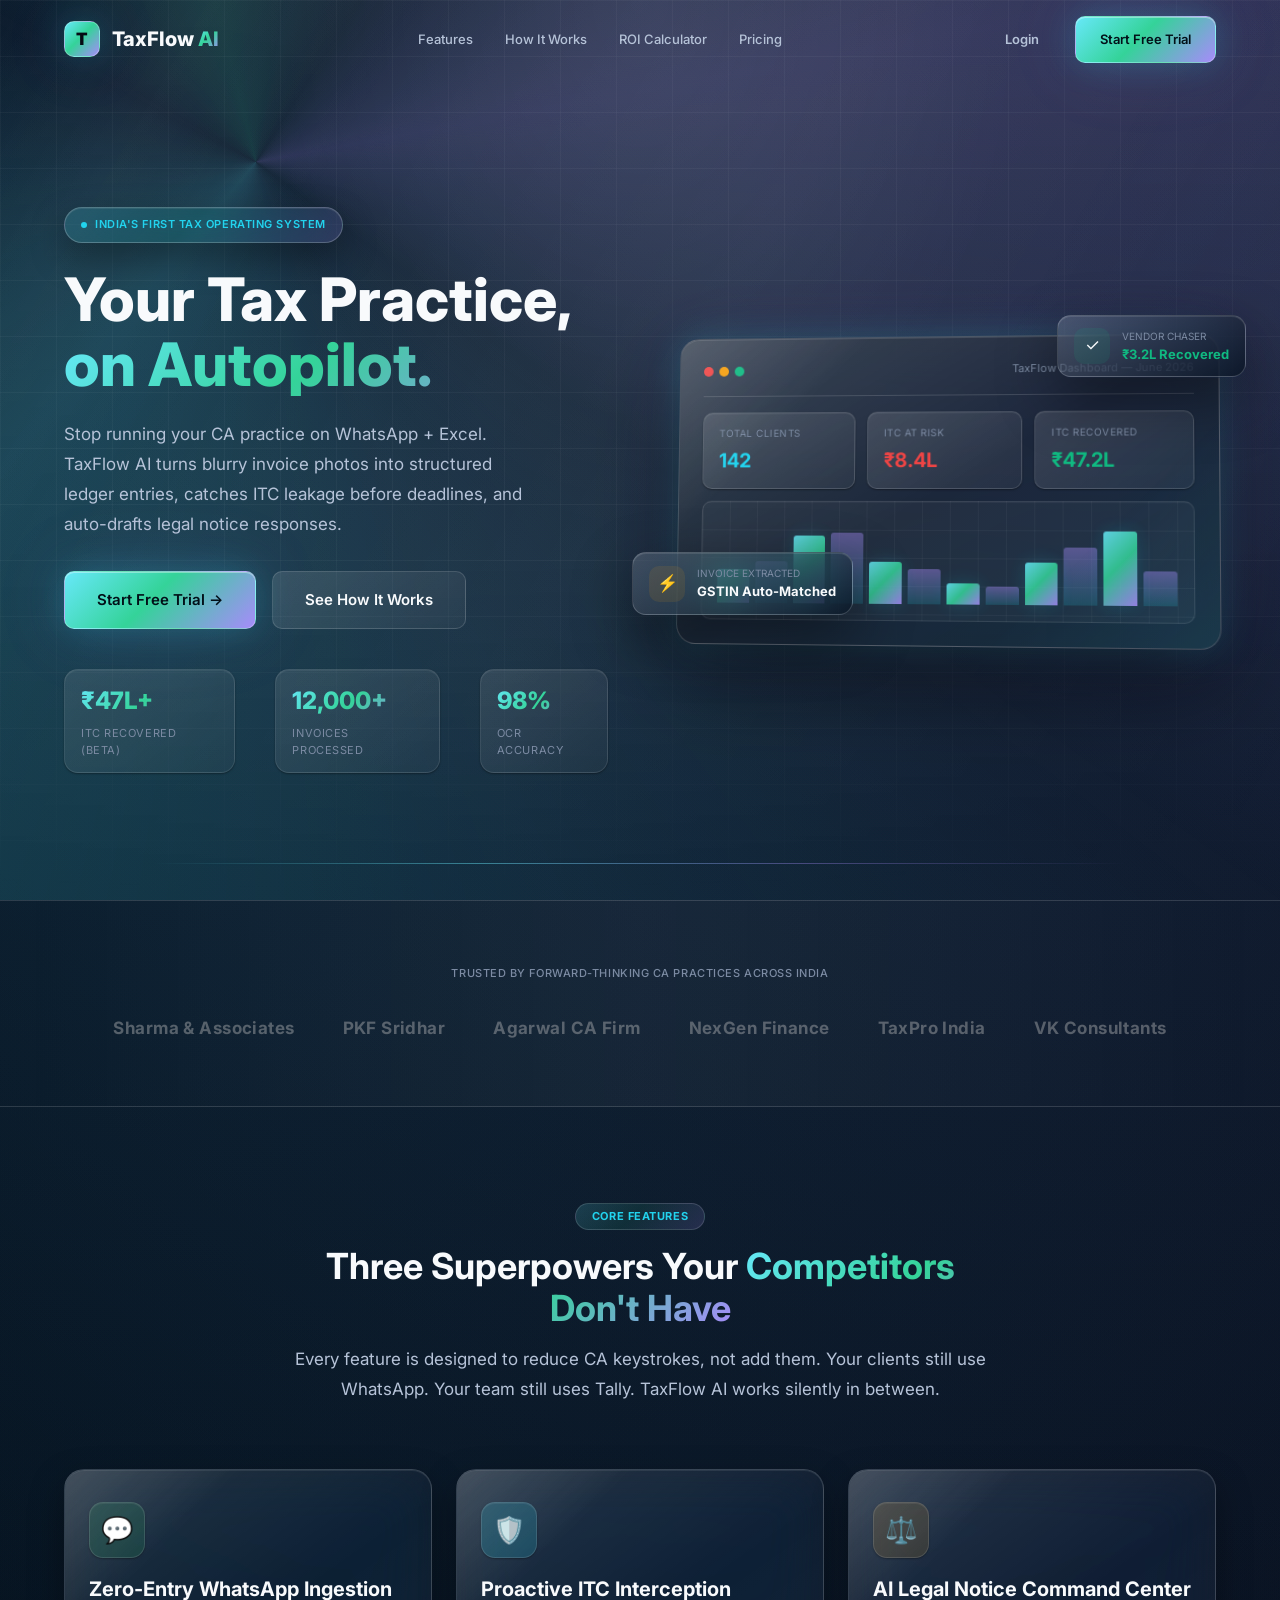
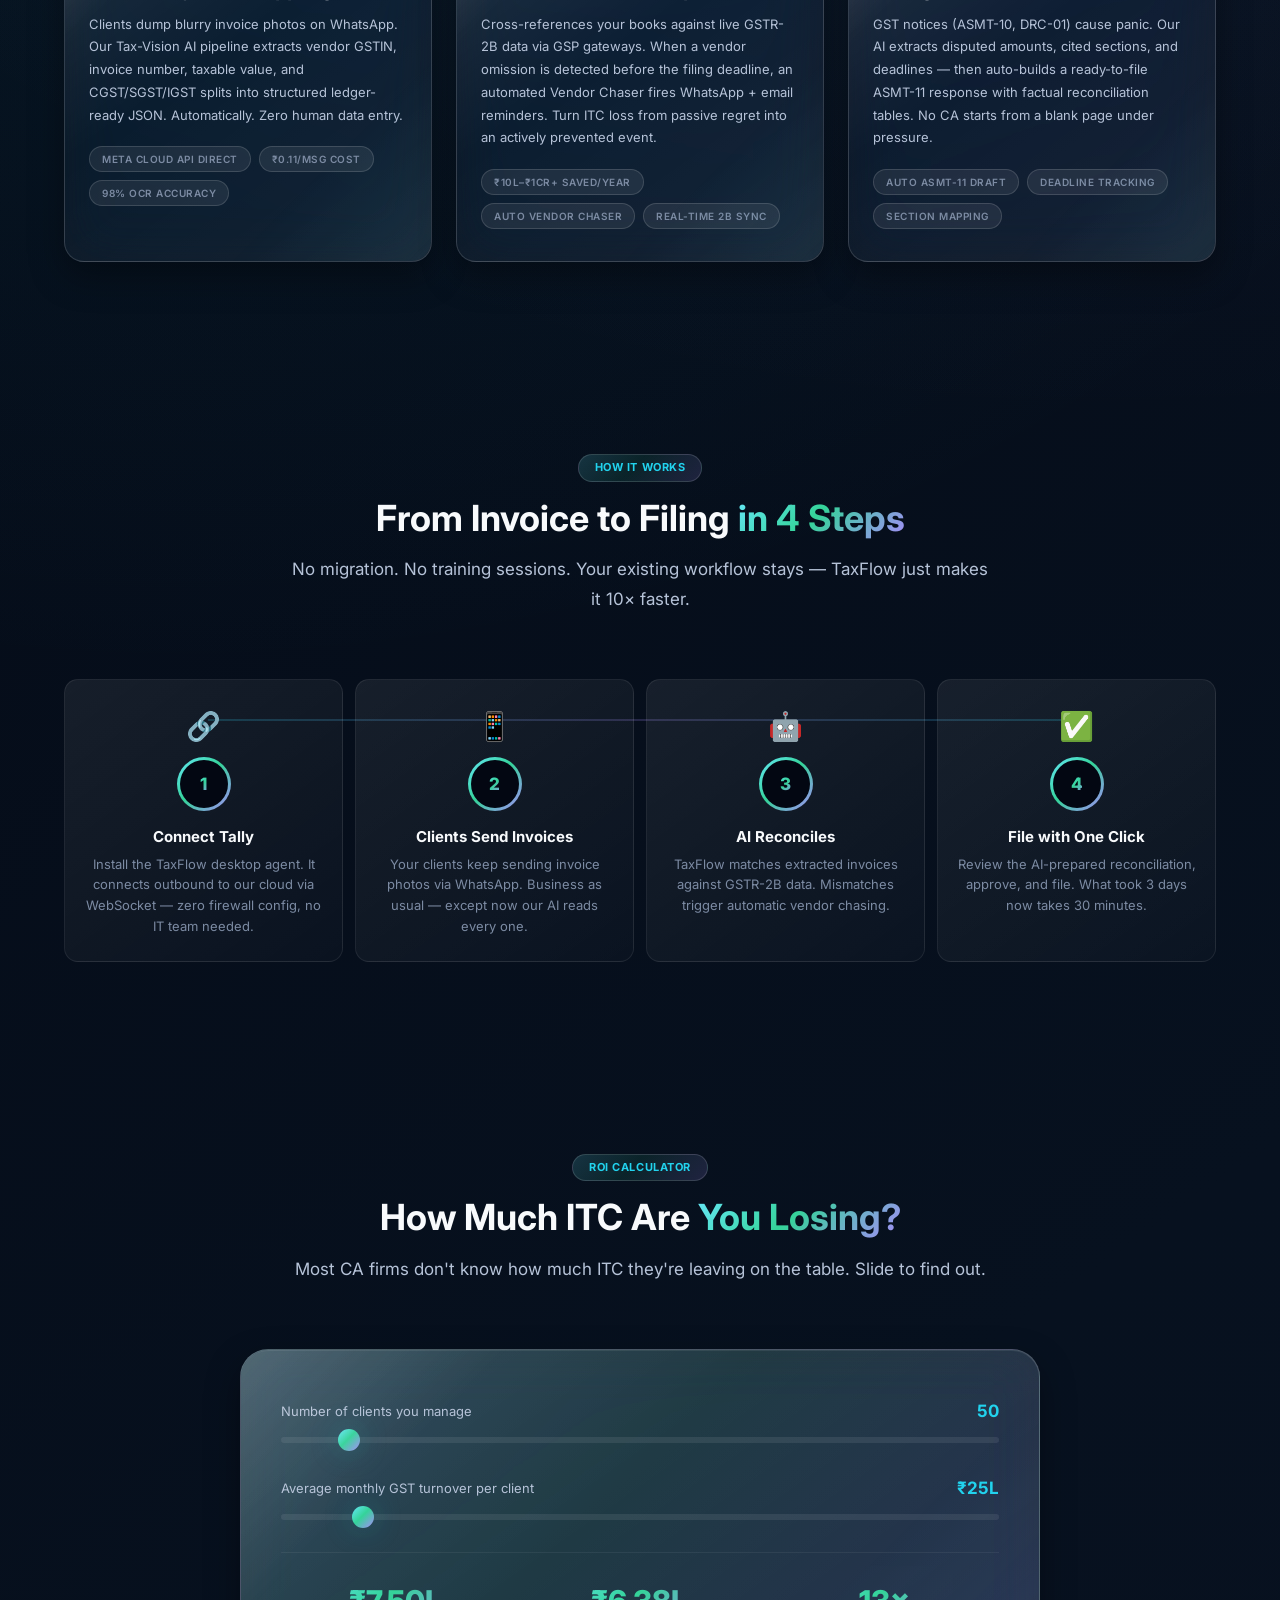
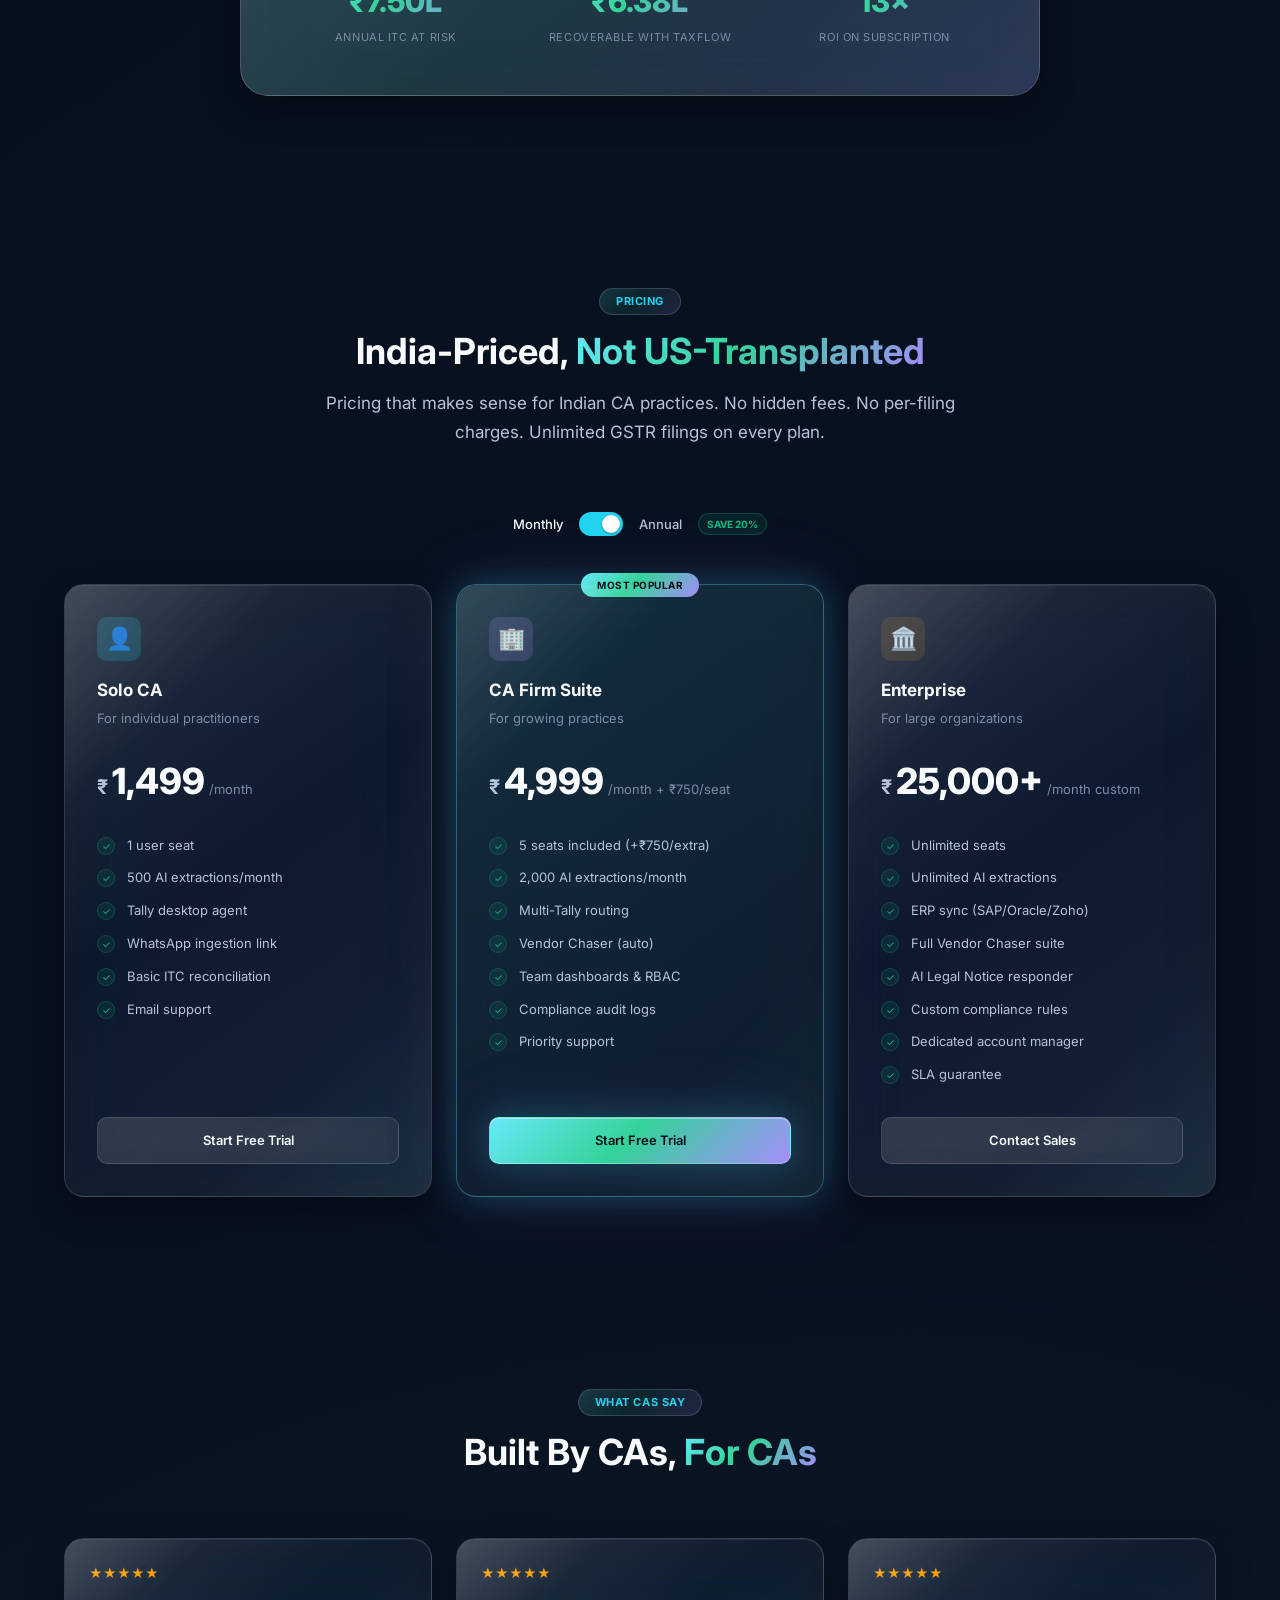
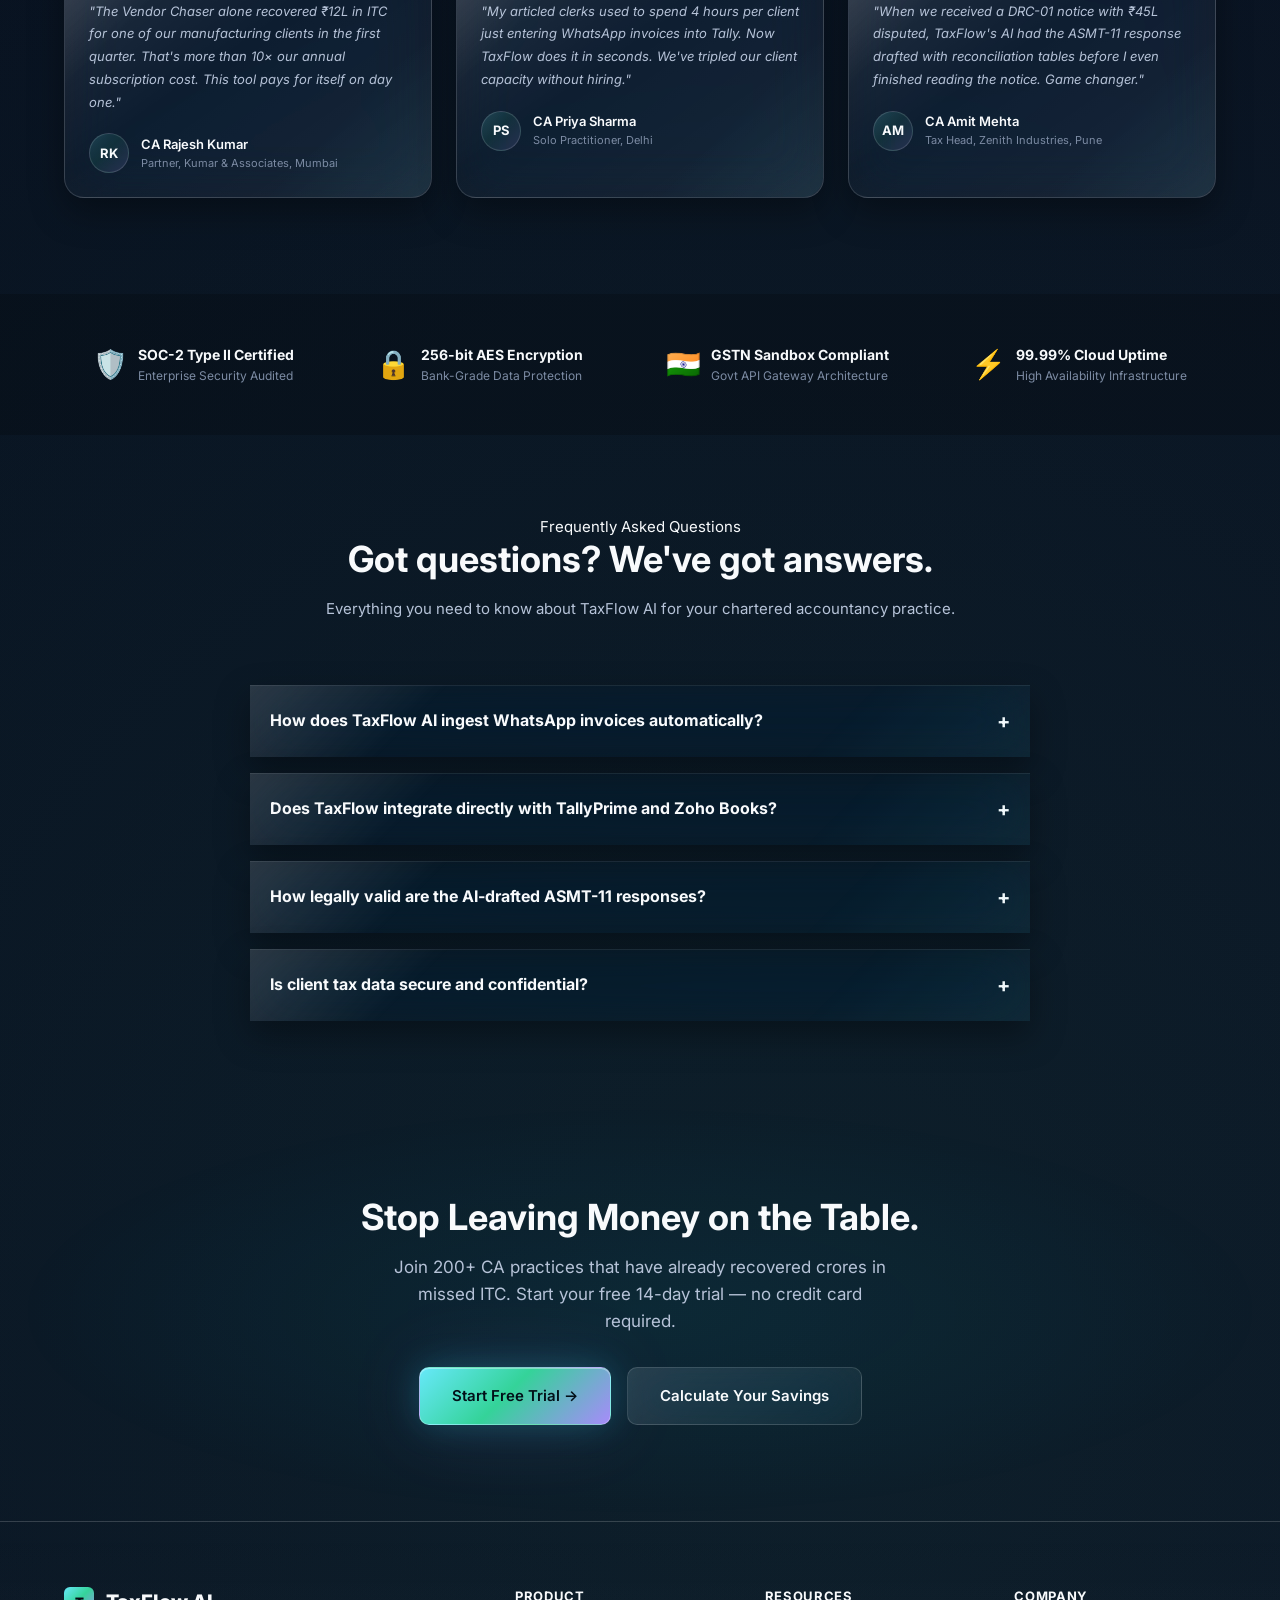
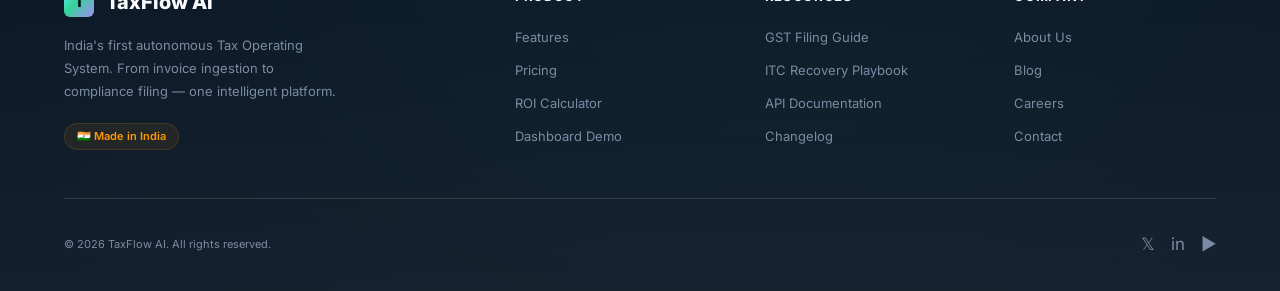
==== index.html @ c102ae2a "first commit" ====
<!DOCTYPE html>
<html lang="en">
<head>
  <meta charset="UTF-8">
  <meta name="viewport" content="width=device-width, initial-scale=1.0">
  <title>TaxFlow AI — Your Tax Practice, on Autopilot</title>
  <meta name="description" content="TaxFlow AI is India's first autonomous Tax Operating System. Zero-entry WhatsApp ingestion, proactive ITC interception, and AI-powered legal notice response — built for CAs, CA firms, and enterprise finance teams.">
  <link rel="stylesheet" href="css/design-system.css">
  <link rel="stylesheet" href="css/landing.css">
  <link rel="icon" href="data:image/svg+xml,<svg xmlns='http://www.w3.org/2000/svg' viewBox='0 0 100 100'><rect rx='20' width='100' height='100' fill='url(%23g)'/><defs><linearGradient id='g' x1='0' y1='0' x2='1' y2='1'><stop stop-color='%2300d4ff'/><stop offset='1' stop-color='%237c3aed'/></linearGradient></defs><text x='50' y='68' font-size='50' font-weight='900' text-anchor='middle' fill='%23060a14'>T</text></svg>">
  <script type="application/ld+json">
  {
    "@context": "https://schema.org",
    "@type": "SoftwareApplication",
    "name": "TaxFlow AI",
    "applicationCategory": "BusinessApplication",
    "operatingSystem": "Web, Cloud",
    "description": "Autonomous Tax Operating System for Indian Chartered Accountants, automated ITC reconciliation, WhatsApp invoice ingestion, and AI legal notice drafting.",
    "offers": {
      "@type": "Offer",
      "price": "4999",
      "priceCurrency": "INR"
    }
  }
  </script>
</head>
<body>
  <!-- Background Effects -->
  <div class="bg-orbs">
    <div class="orb orb-1"></div>
    <div class="orb orb-2"></div>
    <div class="orb orb-3"></div>
  </div>
  <div class="bg-grid"></div>

  <!-- ─── Navbar ─────────────────────── -->
  <nav class="navbar" id="navbar">
    <div class="container">
      <a href="/" class="navbar-logo">
        <div class="logo-icon">T</div>
        <span>TaxFlow <span class="text-gradient">AI</span></span>
      </a>
      <div class="navbar-links" id="navLinks">
        <a href="#features">Features</a>
        <a href="#how-it-works">How It Works</a>
        <a href="#calculator">ROI Calculator</a>
        <a href="#pricing">Pricing</a>
      </div>
      <div class="navbar-actions">
        <a href="login.html" class="btn btn-ghost">Login</a>
        <a href="login.html" class="btn btn-primary">Start Free Trial</a>
      </div>
      <div class="navbar-mobile-toggle" id="mobileToggle" aria-label="Open menu">
        <span></span><span></span><span></span>
      </div>
    </div>
  </nav>

  <!-- Mobile Menu -->
  <div class="mobile-menu" id="mobileMenu">
    <button class="mobile-menu-close" id="mobileMenuClose" aria-label="Close menu">✕</button>
    <a href="#features" onclick="closeMobileMenu()">Features</a>
    <a href="#how-it-works" onclick="closeMobileMenu()">How It Works</a>
    <a href="#calculator" onclick="closeMobileMenu()">ROI Calculator</a>
    <a href="#pricing" onclick="closeMobileMenu()">Pricing</a>
    <a href="login.html" class="btn btn-primary btn-lg">Start Free Trial</a>
  </div>

  <!-- ─── Hero ───────────────────────── -->
  <section class="hero" id="hero">
    <div class="container">
      <div class="hero-content">
        <div class="hero-text">
          <div class="hero-badge">
            <span class="pulse"></span>
            India's First Tax Operating System
          </div>
          <h1>
            <span class="line">Your Tax Practice,</span>
            <span class="line text-gradient">on Autopilot.</span>
          </h1>
          <p class="hero-subtitle">
            Stop running your CA practice on WhatsApp + Excel. TaxFlow AI turns blurry invoice photos into structured ledger entries, catches ITC leakage before deadlines, and auto-drafts legal notice responses.
          </p>
          <div class="hero-actions">
            <a href="login.html" class="btn btn-primary btn-lg">Start Free Trial →</a>
            <a href="#features" class="btn btn-secondary btn-lg">See How It Works</a>
          </div>
          <div class="hero-stats">
            <div class="hero-stat">
              <div class="hero-stat-value" data-count="47">₹47L+</div>
              <div class="hero-stat-label">ITC Recovered (Beta)</div>
            </div>
            <div class="hero-stat">
              <div class="hero-stat-value" data-count="12000">12,000+</div>
              <div class="hero-stat-label">Invoices Processed</div>
            </div>
            <div class="hero-stat">
              <div class="hero-stat-value" data-count="98">98%</div>
              <div class="hero-stat-label">OCR Accuracy</div>
            </div>
          </div>
        </div>

        <!-- Floating Dashboard Preview -->
        <div class="hero-visual">
          <div class="hero-dashboard">
            <div class="hero-dashboard-header">
              <div class="hero-dashboard-dots">
                <span></span><span></span><span></span>
              </div>
              <span class="hero-dashboard-title">TaxFlow Dashboard — June 2026</span>
            </div>
            <div class="hero-dashboard-body">
              <div class="hero-mini-card">
                <div class="hero-mini-card-label">Total Clients</div>
                <div class="hero-mini-card-value info">142</div>
              </div>
              <div class="hero-mini-card">
                <div class="hero-mini-card-label">ITC at Risk</div>
                <div class="hero-mini-card-value danger">₹8.4L</div>
              </div>
              <div class="hero-mini-card">
                <div class="hero-mini-card-label">ITC Recovered</div>
                <div class="hero-mini-card-value success">₹47.2L</div>
              </div>
              <div class="hero-mini-chart" id="heroChart"></div>
            </div>
          </div>
          <!-- Floating cards -->
          <div class="hero-float-card card-1">
            <div class="hero-float-icon success-bg">✓</div>
            <div>
              <div class="hero-float-text-label">Vendor Chaser</div>
              <div class="hero-float-text-value" style="color: var(--color-success)">₹3.2L Recovered</div>
            </div>
          </div>
          <div class="hero-float-card card-2">
            <div class="hero-float-icon warning-bg">⚡</div>
            <div>
              <div class="hero-float-text-label">Invoice Extracted</div>
              <div class="hero-float-text-value">GSTIN Auto-Matched</div>
            </div>
          </div>
        </div>
      </div>
    </div>
  </section>

  <!-- ─── Trust Bar ──────────────────── -->
  <section class="trust-bar reveal" id="trust-bar">
    <div class="container">
      <p class="trust-bar-label">Trusted by forward-thinking CA practices across India</p>
      <div class="trust-logos">
        <span class="trust-logo">Sharma & Associates</span>
        <span class="trust-logo">PKF Sridhar</span>
        <span class="trust-logo">Agarwal CA Firm</span>
        <span class="trust-logo">NexGen Finance</span>
        <span class="trust-logo">TaxPro India</span>
        <span class="trust-logo">VK Consultants</span>
      </div>
    </div>
  </section>

  <!-- ─── Features (3 USPs) ──────────── -->
  <section class="section" id="features">
    <div class="container">
      <div class="section-header reveal">
        <span class="section-overline">Core Features</span>
        <h2 class="section-title">Three Superpowers Your <span class="text-gradient">Competitors Don't Have</span></h2>
        <p class="section-subtitle">Every feature is designed to reduce CA keystrokes, not add them. Your clients still use WhatsApp. Your team still uses Tally. TaxFlow AI works silently in between.</p>
      </div>
      <div class="features-grid">
        <!-- Feature 1: WhatsApp Ingestion -->
        <div class="feature-card reveal delay-1">
          <div class="feature-icon whatsapp">💬</div>
          <h3>Zero-Entry WhatsApp Ingestion</h3>
          <p>Clients dump blurry invoice photos on WhatsApp. Our Tax-Vision AI pipeline extracts vendor GSTIN, invoice number, taxable value, and CGST/SGST/IGST splits into structured ledger-ready JSON. Automatically. Zero human data entry.</p>
          <div style="display: flex; gap: var(--sp-2); flex-wrap: wrap;">
            <span class="feature-tag">Meta Cloud API Direct</span>
            <span class="feature-tag">₹0.11/msg Cost</span>
            <span class="feature-tag">98% OCR Accuracy</span>
          </div>
        </div>
        <!-- Feature 2: ITC Interception -->
        <div class="feature-card reveal delay-2">
          <div class="feature-icon itc">🛡️</div>
          <h3>Proactive ITC Interception</h3>
          <p>Cross-references your books against live GSTR-2B data via GSP gateways. When a vendor omission is detected before the filing deadline, an automated Vendor Chaser fires WhatsApp + email reminders. Turn ITC loss from passive regret into an actively prevented event.</p>
          <div style="display: flex; gap: var(--sp-2); flex-wrap: wrap;">
            <span class="feature-tag">₹10L–₹1Cr+ Saved/Year</span>
            <span class="feature-tag">Auto Vendor Chaser</span>
            <span class="feature-tag">Real-time 2B Sync</span>
          </div>
        </div>
        <!-- Feature 3: Legal Notice AI -->
        <div class="feature-card reveal delay-3">
          <div class="feature-icon legal">⚖️</div>
          <h3>AI Legal Notice Command Center</h3>
          <p>GST notices (ASMT-10, DRC-01) cause panic. Our AI extracts disputed amounts, cited sections, and deadlines — then auto-builds a ready-to-file ASMT-11 response with factual reconciliation tables. No CA starts from a blank page under pressure.</p>
          <div style="display: flex; gap: var(--sp-2); flex-wrap: wrap;">
            <span class="feature-tag">Auto ASMT-11 Draft</span>
            <span class="feature-tag">Deadline Tracking</span>
            <span class="feature-tag">Section Mapping</span>
          </div>
        </div>
      </div>
    </div>
  </section>

  <!-- ─── How It Works ───────────────── -->
  <section class="section" id="how-it-works">
    <div class="container">
      <div class="section-header reveal">
        <span class="section-overline">How It Works</span>
        <h2 class="section-title">From Invoice to Filing <span class="text-gradient">in 4 Steps</span></h2>
        <p class="section-subtitle">No migration. No training sessions. Your existing workflow stays — TaxFlow just makes it 10× faster.</p>
      </div>
      <div class="steps-flow">
        <div class="step-card reveal delay-1">
          <div class="step-icon">🔗</div>
          <div class="step-number"><span>1</span></div>
          <h4>Connect Tally</h4>
          <p>Install the TaxFlow desktop agent. It connects outbound to our cloud via WebSocket — zero firewall config, no IT team needed.</p>
        </div>
        <div class="step-card reveal delay-2">
          <div class="step-icon">📱</div>
          <div class="step-number"><span>2</span></div>
          <h4>Clients Send Invoices</h4>
          <p>Your clients keep sending invoice photos via WhatsApp. Business as usual — except now our AI reads every one.</p>
        </div>
        <div class="step-card reveal delay-3">
          <div class="step-icon">🤖</div>
          <div class="step-number"><span>3</span></div>
          <h4>AI Reconciles</h4>
          <p>TaxFlow matches extracted invoices against GSTR-2B data. Mismatches trigger automatic vendor chasing.</p>
        </div>
        <div class="step-card reveal delay-4">
          <div class="step-icon">✅</div>
          <div class="step-number"><span>4</span></div>
          <h4>File with One Click</h4>
          <p>Review the AI-prepared reconciliation, approve, and file. What took 3 days now takes 30 minutes.</p>
        </div>
      </div>
    </div>
  </section>

  <!-- ─── ITC Calculator ────────────── -->
  <section class="section" id="calculator">
    <div class="container">
      <div class="section-header reveal">
        <span class="section-overline">ROI Calculator</span>
        <h2 class="section-title">How Much ITC Are <span class="text-gradient">You Losing?</span></h2>
        <p class="section-subtitle">Most CA firms don't know how much ITC they're leaving on the table. Slide to find out.</p>
      </div>
      <div class="calculator-section reveal">
        <div class="calculator-body">
          <div class="calculator-slider-group">
            <div class="calculator-slider-label">
              <span>Number of clients you manage</span>
              <span class="calculator-slider-value" id="clientCount">50</span>
            </div>
            <input type="range" class="calculator-slider" id="clientSlider" min="10" max="500" value="50" step="10">
          </div>
          <div class="calculator-slider-group">
            <div class="calculator-slider-label">
              <span>Average monthly GST turnover per client</span>
              <span class="calculator-slider-value" id="turnoverValue">₹25L</span>
            </div>
            <input type="range" class="calculator-slider" id="turnoverSlider" min="5" max="200" value="25" step="5">
          </div>
          <div class="calculator-result">
            <div class="calculator-result-item">
              <div class="calculator-result-value highlight" id="calcItcAtRisk">₹6.25L</div>
              <div class="calculator-result-label">Annual ITC at Risk</div>
            </div>
            <div class="calculator-result-item">
              <div class="calculator-result-value highlight" id="calcRecoverable">₹5.31L</div>
              <div class="calculator-result-label">Recoverable with TaxFlow</div>
            </div>
            <div class="calculator-result-item">
              <div class="calculator-result-value highlight" id="calcRoi">29×</div>
              <div class="calculator-result-label">ROI on Subscription</div>
            </div>
          </div>
        </div>
      </div>
    </div>
  </section>

  <!-- ─── Pricing ────────────────────── -->
  <section class="section" id="pricing">
    <div class="container">
      <div class="section-header reveal">
        <span class="section-overline">Pricing</span>
        <h2 class="section-title">India-Priced, <span class="text-gradient">Not US-Transplanted</span></h2>
        <p class="section-subtitle">Pricing that makes sense for Indian CA practices. No hidden fees. No per-filing charges. Unlimited GSTR filings on every plan.</p>
      </div>
      <div class="pricing-toggle reveal">
        <span class="pricing-toggle-label active" id="monthlyLabel">Monthly</span>
        <div class="toggle active" id="pricingToggle"></div>
        <span class="pricing-toggle-label" id="annualLabel">Annual</span>
        <span class="pricing-save-badge">Save 20%</span>
      </div>
      <div class="pricing-grid">
        <!-- Solo CA -->
        <div class="pricing-card reveal delay-1">
          <div class="pricing-card-header">
            <div class="pricing-tier-icon" style="background: var(--accent-cyan-dim);">👤</div>
            <div class="pricing-tier-name">Solo CA</div>
            <div class="pricing-tier-desc">For individual practitioners</div>
          </div>
          <div class="pricing-price">
            <span class="pricing-currency">₹</span>
            <span class="pricing-amount" data-monthly="1499" data-annual="1199">1,499</span>
            <span class="pricing-period">/month</span>
          </div>
          <div class="pricing-features">
            <div class="pricing-feature"><span class="check">✓</span> 1 user seat</div>
            <div class="pricing-feature"><span class="check">✓</span> 500 AI extractions/month</div>
            <div class="pricing-feature"><span class="check">✓</span> Tally desktop agent</div>
            <div class="pricing-feature"><span class="check">✓</span> WhatsApp ingestion link</div>
            <div class="pricing-feature"><span class="check">✓</span> Basic ITC reconciliation</div>
            <div class="pricing-feature"><span class="check">✓</span> Email support</div>
          </div>
          <a href="login.html" class="btn btn-secondary w-full">Start Free Trial</a>
        </div>
        <!-- CA Firm (Popular) -->
        <div class="pricing-card popular reveal delay-2">
          <div class="pricing-popular-tag">Most Popular</div>
          <div class="pricing-card-header">
            <div class="pricing-tier-icon" style="background: var(--accent-violet-dim);">🏢</div>
            <div class="pricing-tier-name">CA Firm Suite</div>
            <div class="pricing-tier-desc">For growing practices</div>
          </div>
          <div class="pricing-price">
            <span class="pricing-currency">₹</span>
            <span class="pricing-amount" data-monthly="4999" data-annual="3999">4,999</span>
            <span class="pricing-period">/month + ₹750/seat</span>
          </div>
          <div class="pricing-features">
            <div class="pricing-feature"><span class="check">✓</span> 5 seats included (+₹750/extra)</div>
            <div class="pricing-feature"><span class="check">✓</span> 2,000 AI extractions/month</div>
            <div class="pricing-feature"><span class="check">✓</span> Multi-Tally routing</div>
            <div class="pricing-feature"><span class="check">✓</span> Vendor Chaser (auto)</div>
            <div class="pricing-feature"><span class="check">✓</span> Team dashboards & RBAC</div>
            <div class="pricing-feature"><span class="check">✓</span> Compliance audit logs</div>
            <div class="pricing-feature"><span class="check">✓</span> Priority support</div>
          </div>
          <a href="login.html" class="btn btn-primary w-full">Start Free Trial</a>
        </div>
        <!-- Enterprise -->
        <div class="pricing-card reveal delay-3">
          <div class="pricing-card-header">
            <div class="pricing-tier-icon" style="background: rgba(245,158,11,0.12);">🏛️</div>
            <div class="pricing-tier-name">Enterprise</div>
            <div class="pricing-tier-desc">For large organizations</div>
          </div>
          <div class="pricing-price">
            <span class="pricing-currency">₹</span>
            <span class="pricing-amount">25,000+</span>
            <span class="pricing-period">/month custom</span>
          </div>
          <div class="pricing-features">
            <div class="pricing-feature"><span class="check">✓</span> Unlimited seats</div>
            <div class="pricing-feature"><span class="check">✓</span> Unlimited AI extractions</div>
            <div class="pricing-feature"><span class="check">✓</span> ERP sync (SAP/Oracle/Zoho)</div>
            <div class="pricing-feature"><span class="check">✓</span> Full Vendor Chaser suite</div>
            <div class="pricing-feature"><span class="check">✓</span> AI Legal Notice responder</div>
            <div class="pricing-feature"><span class="check">✓</span> Custom compliance rules</div>
            <div class="pricing-feature"><span class="check">✓</span> Dedicated account manager</div>
            <div class="pricing-feature"><span class="check">✓</span> SLA guarantee</div>
          </div>
          <a href="#" class="btn btn-secondary w-full" onclick="alert('Sales team will contact you within 24 hours!')">Contact Sales</a>
        </div>
      </div>
    </div>
  </section>

  <!-- ─── Testimonials ───────────────── -->
  <section class="section" id="testimonials">
    <div class="container">
      <div class="section-header reveal">
        <span class="section-overline">What CAs Say</span>
        <h2 class="section-title">Built By CAs, <span class="text-gradient">For CAs</span></h2>
      </div>
      <div class="testimonials-grid">
        <div class="testimonial-card reveal delay-1">
          <div class="testimonial-stars">★★★★★</div>
          <p class="testimonial-text">"The Vendor Chaser alone recovered ₹12L in ITC for one of our manufacturing clients in the first quarter. That's more than 10× our annual subscription cost. This tool pays for itself on day one."</p>
          <div class="testimonial-author">
            <div class="testimonial-avatar">RK</div>
            <div>
              <div class="testimonial-name">CA Rajesh Kumar</div>
              <div class="testimonial-role">Partner, Kumar & Associates, Mumbai</div>
            </div>
          </div>
        </div>
        <div class="testimonial-card reveal delay-2">
          <div class="testimonial-stars">★★★★★</div>
          <p class="testimonial-text">"My articled clerks used to spend 4 hours per client just entering WhatsApp invoices into Tally. Now TaxFlow does it in seconds. We've tripled our client capacity without hiring."</p>
          <div class="testimonial-author">
            <div class="testimonial-avatar">PS</div>
            <div>
              <div class="testimonial-name">CA Priya Sharma</div>
              <div class="testimonial-role">Solo Practitioner, Delhi</div>
            </div>
          </div>
        </div>
        <div class="testimonial-card reveal delay-3">
          <div class="testimonial-stars">★★★★★</div>
          <p class="testimonial-text">"When we received a DRC-01 notice with ₹45L disputed, TaxFlow's AI had the ASMT-11 response drafted with reconciliation tables before I even finished reading the notice. Game changer."</p>
          <div class="testimonial-author">
            <div class="testimonial-avatar">AM</div>
            <div>
              <div class="testimonial-name">CA Amit Mehta</div>
              <div class="testimonial-role">Tax Head, Zenith Industries, Pune</div>
            </div>
          </div>
        </div>
      </div>
    </div>
  </section>

  <!-- ─── Trust & Security Badges ────────── -->
  <section style="padding: var(--sp-12) 0; border-top: 1px solid var(--border-color); border-bottom: 1px solid var(--border-color); background: rgba(0,0,0,0.2);">
    <div class="container">
      <div style="display: flex; flex-wrap: wrap; justify-content: space-around; align-items: center; gap: var(--sp-6); text-align: center;">
        <div style="display: flex; align-items: center; gap: 10px;">
          <span style="font-size: 28px;">🛡️</span>
          <div style="text-align: left;">
            <div style="font-weight: 700; font-size: 14px;">SOC-2 Type II Certified</div>
            <div style="font-size: 12px; color: var(--text-muted);">Enterprise Security Audited</div>
          </div>
        </div>
        <div style="display: flex; align-items: center; gap: 10px;">
          <span style="font-size: 28px;">🔒</span>
          <div style="text-align: left;">
            <div style="font-weight: 700; font-size: 14px;">256-bit AES Encryption</div>
            <div style="font-size: 12px; color: var(--text-muted);">Bank-Grade Data Protection</div>
          </div>
        </div>
        <div style="display: flex; align-items: center; gap: 10px;">
          <span style="font-size: 28px;">🇮🇳</span>
          <div style="text-align: left;">
            <div style="font-weight: 700; font-size: 14px;">GSTN Sandbox Compliant</div>
            <div style="font-size: 12px; color: var(--text-muted);">Govt API Gateway Architecture</div>
          </div>
        </div>
        <div style="display: flex; align-items: center; gap: 10px;">
          <span style="font-size: 28px;">⚡</span>
          <div style="text-align: left;">
            <div style="font-weight: 700; font-size: 14px;">99.99% Cloud Uptime</div>
            <div style="font-size: 12px; color: var(--text-muted);">High Availability Infrastructure</div>
          </div>
        </div>
      </div>
    </div>
  </section>

  <!-- ─── FAQ Section ──────────────────── -->
  <section class="faq-section" style="padding: var(--sp-20) 0;" id="faq">
    <div class="container">
      <div class="section-header text-center reveal">
        <span class="section-badge">Frequently Asked Questions</span>
        <h2 class="section-title">Got questions? We've got answers.</h2>
        <p class="section-desc">Everything you need to know about TaxFlow AI for your chartered accountancy practice.</p>
      </div>

      <div style="max-width: 780px; margin: 0 auto; display: flex; flex-direction: column; gap: var(--sp-4);" class="reveal">
        <details class="panel" style="cursor: pointer; padding: var(--sp-5);">
          <summary style="font-weight: 700; font-size: 16px; outline: none; list-style: none; display: flex; justify-content: space-between; align-items: center;">
            How does TaxFlow AI ingest WhatsApp invoices automatically?
            <span style="color: var(--color-primary); font-size: 20px;">+</span>
          </summary>
          <p style="font-size: 14px; color: var(--text-secondary); margin-top: var(--sp-3); line-height: 1.6;">
            We provide your CA firm with a dedicated WhatsApp Business Cloud API number. Your clients or their accountants simply click a photo or forward invoice PDFs. Our AI Vision engine immediately extracts the GSTIN, invoice number, dates, line items, and tax amounts, mapping it directly into your purchase ledger.
          </p>
        </details>

        <details class="panel" style="cursor: pointer; padding: var(--sp-5);">
          <summary style="font-weight: 700; font-size: 16px; outline: none; list-style: none; display: flex; justify-content: space-between; align-items: center;">
            Does TaxFlow integrate directly with TallyPrime and Zoho Books?
            <span style="color: var(--color-primary); font-size: 20px;">+</span>
          </summary>
          <p style="font-size: 14px; color: var(--text-secondary); margin-top: var(--sp-3); line-height: 1.6;">
            Yes! TaxFlow features an automated bi-directional WebSocket bridge that syncs extracted purchase invoices directly into your local TallyPrime XML port (9000) or Zoho Books via REST APIs with zero manual data entry.
          </p>
        </details>

        <details class="panel" style="cursor: pointer; padding: var(--sp-5);">
          <summary style="font-weight: 700; font-size: 16px; outline: none; list-style: none; display: flex; justify-content: space-between; align-items: center;">
            How legally valid are the AI-drafted ASMT-11 responses?
            <span style="color: var(--color-primary); font-size: 20px;">+</span>
          </summary>
          <p style="font-size: 14px; color: var(--text-secondary); margin-top: var(--sp-3); line-height: 1.6;">
            The legal engine is tuned on statutory GST jurisprudence, citing Section 16(2), Section 75(4) personal hearing rights, and landmark High Court precedents (like D.Y. Beathel Enterprises). Every draft is prepared for CA review and includes auto-generated reconciliation tables in Annexure-A before final submission.
          </p>
        </details>

        <details class="panel" style="cursor: pointer; padding: var(--sp-5);">
          <summary style="font-weight: 700; font-size: 16px; outline: none; list-style: none; display: flex; justify-content: space-between; align-items: center;">
            Is client tax data secure and confidential?
            <span style="color: var(--color-primary); font-size: 20px;">+</span>
          </summary>
          <p style="font-size: 14px; color: var(--text-secondary); margin-top: var(--sp-3); line-height: 1.6;">
            Completely. All data in transit is encrypted using 256-bit TLS 1.3, and resting data resides in isolated PostgreSQL schemas per firm. We never train public AI models on your clients' proprietary financial records.
          </p>
        </details>
      </div>
    </div>
  </section>

  <!-- ─── Final CTA ──────────────────── -->
  <section class="cta-section">
    <div class="container reveal">
      <h2>Stop Leaving Money on the Table.</h2>
      <p>Join 200+ CA practices that have already recovered crores in missed ITC. Start your free 14-day trial — no credit card required.</p>
      <div class="cta-actions">
        <a href="login.html" class="btn btn-primary btn-lg">Start Free Trial →</a>
        <a href="#calculator" class="btn btn-secondary btn-lg">Calculate Your Savings</a>
      </div>
    </div>
  </section>

  <!-- ─── Footer ─────────────────────── -->
  <footer class="footer">
    <div class="container">
      <div class="footer-grid">
        <div class="footer-brand">
          <div class="footer-brand-logo">
            <div class="logo-icon" style="width:30px;height:30px;background:var(--gradient-accent);border-radius:var(--radius-sm);display:flex;align-items:center;justify-content:center;font-size:var(--text-sm);color:var(--text-inverse);font-weight:900;">T</div>
            TaxFlow AI
          </div>
          <p class="footer-brand-desc">India's first autonomous Tax Operating System. From invoice ingestion to compliance filing — one intelligent platform.</p>
          <span class="footer-india">🇮🇳 Made in India</span>
        </div>
        <div>
          <div class="footer-col-title">Product</div>
          <div class="footer-links">
            <a href="#features">Features</a>
            <a href="#pricing">Pricing</a>
            <a href="#calculator">ROI Calculator</a>
            <a href="dashboard.html">Dashboard Demo</a>
          </div>
        </div>
        <div>
          <div class="footer-col-title">Resources</div>
          <div class="footer-links">
            <a href="#">GST Filing Guide</a>
            <a href="#">ITC Recovery Playbook</a>
            <a href="#">API Documentation</a>
            <a href="#">Changelog</a>
          </div>
        </div>
        <div>
          <div class="footer-col-title">Company</div>
          <div class="footer-links">
            <a href="#">About Us</a>
            <a href="#">Blog</a>
            <a href="#">Careers</a>
            <a href="#">Contact</a>
          </div>
        </div>
      </div>
      <div class="footer-bottom">
        <span>© 2026 TaxFlow AI. All rights reserved.</span>
        <div class="footer-socials">
          <a href="#" aria-label="Twitter">𝕏</a>
          <a href="#" aria-label="LinkedIn">in</a>
          <a href="#" aria-label="YouTube">▶</a>
        </div>
      </div>
    </div>
  </footer>

  <script src="js/landing.js"></script>
</body>
</html>
---- css/design-system.css ----
/* ========================================
   TaxFlow AI — Design System
   Core tokens, reset, typography, glass,
   animations, and utility classes
   ======================================== */

@import url('https://fonts.googleapis.com/css2?family=Inter:wght@300;400;500;600;700;800;900&display=swap');

/* ── Custom Properties ─────────────────── */
:root {
  /* Background */
  --bg-primary: #060a14;
  --bg-secondary: #0c1121;
  --bg-tertiary: #111827;
  --bg-elevated: #1a2340;
  --bg-card: #0d1322;

  /* Glass surfaces */
  --glass-bg: rgba(255, 255, 255, 0.03);
  --glass-bg-hover: rgba(255, 255, 255, 0.06);
  --glass-bg-active: rgba(255, 255, 255, 0.09);
  --glass-border: rgba(255, 255, 255, 0.06);
  --glass-border-hover: rgba(255, 255, 255, 0.12);
  --glass-blur: blur(20px);
  --glass-blur-heavy: blur(40px);

  /* Accents */
  --accent-cyan: #00d4ff;
  --accent-cyan-dim: rgba(0, 212, 255, 0.15);
  --accent-violet: #7c3aed;
  --accent-violet-dim: rgba(124, 58, 237, 0.15);
  --gradient-accent: linear-gradient(135deg, #00d4ff 0%, #7c3aed 100%);
  --gradient-accent-reverse: linear-gradient(135deg, #7c3aed 0%, #00d4ff 100%);
  --gradient-accent-subtle: linear-gradient(135deg, rgba(0,212,255,0.12) 0%, rgba(124,58,237,0.12) 100%);
  --gradient-hero: linear-gradient(160deg, #060a14 0%, #0c1121 40%, #110d25 100%);

  /* Semantic */
  --color-success: #10b981;
  --color-success-bg: rgba(16, 185, 129, 0.10);
  --color-success-border: rgba(16, 185, 129, 0.25);
  --color-warning: #f59e0b;
  --color-warning-bg: rgba(245, 158, 11, 0.10);
  --color-warning-border: rgba(245, 158, 11, 0.25);
  --color-danger: #ef4444;
  --color-danger-bg: rgba(239, 68, 68, 0.10);
  --color-danger-border: rgba(239, 68, 68, 0.25);
  --color-info: #3b82f6;
  --color-info-bg: rgba(59, 130, 246, 0.10);
  --color-info-border: rgba(59, 130, 246, 0.25);

  /* Text */
  --text-primary: #f1f5f9;
  --text-secondary: #94a3b8;
  --text-muted: #5a6580;
  --text-inverse: #060a14;
  --text-accent: #00d4ff;

  /* Typography */
  --font-sans: 'Inter', -apple-system, BlinkMacSystemFont, 'Segoe UI', sans-serif;
  --font-mono: 'JetBrains Mono', 'Fira Code', monospace;

  --text-xs: 0.6875rem;    /* 11px */
  --text-sm: 0.8125rem;    /* 13px */
  --text-base: 0.9375rem;  /* 15px */
  --text-lg: 1.0625rem;    /* 17px */
  --text-xl: 1.25rem;      /* 20px */
  --text-2xl: 1.5rem;      /* 24px */
  --text-3xl: 1.875rem;    /* 30px */
  --text-4xl: 2.25rem;     /* 36px */
  --text-5xl: 3rem;        /* 48px */
  --text-6xl: 3.75rem;     /* 60px */
  --text-7xl: 4.5rem;      /* 72px */

  --leading-tight: 1.15;
  --leading-snug: 1.3;
  --leading-normal: 1.6;
  --leading-relaxed: 1.75;

  --tracking-tight: -0.025em;
  --tracking-normal: 0;
  --tracking-wide: 0.025em;
  --tracking-wider: 0.05em;

  /* Spacing */
  --sp-1: 0.25rem;
  --sp-2: 0.5rem;
  --sp-3: 0.75rem;
  --sp-4: 1rem;
  --sp-5: 1.25rem;
  --sp-6: 1.5rem;
  --sp-8: 2rem;
  --sp-10: 2.5rem;
  --sp-12: 3rem;
  --sp-16: 4rem;
  --sp-20: 5rem;
  --sp-24: 6rem;
  --sp-32: 8rem;
  --sp-40: 10rem;

  /* Radius */
  --radius-xs: 4px;
  --radius-sm: 6px;
  --radius-md: 10px;
  --radius-lg: 14px;
  --radius-xl: 20px;
  --radius-2xl: 28px;
  --radius-full: 9999px;

  /* Shadows */
  --shadow-sm: 0 1px 3px rgba(0,0,0,0.4), 0 1px 2px rgba(0,0,0,0.3);
  --shadow-md: 0 4px 12px rgba(0,0,0,0.5);
  --shadow-lg: 0 8px 30px rgba(0,0,0,0.6);
  --shadow-xl: 0 16px 50px rgba(0,0,0,0.7);
  --shadow-glow-cyan: 0 0 20px rgba(0,212,255,0.25), 0 0 60px rgba(0,212,255,0.08);
  --shadow-glow-violet: 0 0 20px rgba(124,58,237,0.25), 0 0 60px rgba(124,58,237,0.08);
  --shadow-glow-accent: 0 0 25px rgba(0,212,255,0.15), 0 0 50px rgba(124,58,237,0.10);
  --shadow-inset: inset 0 1px 0 rgba(255,255,255,0.04);

  /* Transitions */
  --ease-out: cubic-bezier(0.33, 1, 0.68, 1);
  --ease-spring: cubic-bezier(0.34, 1.56, 0.64, 1);
  --ease-smooth: cubic-bezier(0.4, 0, 0.2, 1);
  --duration-fast: 150ms;
  --duration-base: 250ms;
  --duration-slow: 400ms;
  --duration-slower: 600ms;
  --transition-fast: 150ms var(--ease-out);
  --transition-base: 250ms var(--ease-out);
  --transition-slow: 400ms var(--ease-out);

  /* Layout */
  --sidebar-w: 260px;
  --sidebar-w-collapsed: 72px;
  --topbar-h: 64px;
  --max-w: 1200px;
  --max-w-wide: 1440px;
  --max-w-narrow: 720px;
}

/* ── Reset ─────────────────────────────── */
*, *::before, *::after {
  margin: 0;
  padding: 0;
  box-sizing: border-box;
}

html {
  scroll-behavior: smooth;
  -webkit-font-smoothing: antialiased;
  -moz-osx-font-smoothing: grayscale;
  text-size-adjust: 100%;
}

body {
  font-family: var(--font-sans);
  background: var(--bg-primary);
  color: var(--text-primary);
  font-size: var(--text-base);
  line-height: var(--leading-normal);
  overflow-x: hidden;
  min-height: 100vh;
}

a {
  color: inherit;
  text-decoration: none;
}

ul, ol { list-style: none; }
img, svg { display: block; max-width: 100%; }
button, input, select, textarea {
  font: inherit;
  color: inherit;
  border: none;
  outline: none;
  background: none;
}
button { cursor: pointer; }
table { border-collapse: collapse; width: 100%; }

/* Scrollbar */
::-webkit-scrollbar {
  width: 6px;
  height: 6px;
}
::-webkit-scrollbar-track {
  background: transparent;
}
::-webkit-scrollbar-thumb {
  background: rgba(255,255,255,0.1);
  border-radius: var(--radius-full);
}
::-webkit-scrollbar-thumb:hover {
  background: rgba(255,255,255,0.18);
}

/* ── Typography ────────────────────────── */
h1, h2, h3, h4, h5, h6 {
  line-height: var(--leading-tight);
  letter-spacing: var(--tracking-tight);
  font-weight: 700;
}
h1 { font-size: var(--text-5xl); }
h2 { font-size: var(--text-4xl); }
h3 { font-size: var(--text-2xl); }
h4 { font-size: var(--text-xl); }
h5 { font-size: var(--text-lg); }
h6 { font-size: var(--text-base); font-weight: 600; }

p { color: var(--text-secondary); }

.text-gradient {
  background: var(--gradient-accent);
  -webkit-background-clip: text;
  -webkit-text-fill-color: transparent;
  background-clip: text;
}

.text-xs { font-size: var(--text-xs); }
.text-sm { font-size: var(--text-sm); }
.text-base { font-size: var(--text-base); }
.text-lg { font-size: var(--text-lg); }
.text-xl { font-size: var(--text-xl); }
.text-2xl { font-size: var(--text-2xl); }
.text-3xl { font-size: var(--text-3xl); }
.text-4xl { font-size: var(--text-4xl); }
.text-muted { color: var(--text-muted); }
.text-secondary { color: var(--text-secondary); }
.text-accent { color: var(--accent-cyan); }
.font-medium { font-weight: 500; }
.font-semibold { font-weight: 600; }
.font-bold { font-weight: 700; }
.font-extrabold { font-weight: 800; }

/* ── Glass Card ────────────────────────── */
.glass {
  background: var(--glass-bg);
  backdrop-filter: var(--glass-blur);
  -webkit-backdrop-filter: var(--glass-blur);
  border: 1px solid var(--glass-border);
  border-radius: var(--radius-lg);
  box-shadow: var(--shadow-inset);
}
.glass:hover {
  background: var(--glass-bg-hover);
  border-color: var(--glass-border-hover);
}
.glass-static {
  background: var(--glass-bg);
  backdrop-filter: var(--glass-blur);
  -webkit-backdrop-filter: var(--glass-blur);
  border: 1px solid var(--glass-border);
  border-radius: var(--radius-lg);
  box-shadow: var(--shadow-inset);
}

/* ── Buttons ───────────────────────────── */
.btn {
  display: inline-flex;
  align-items: center;
  justify-content: center;
  gap: var(--sp-2);
  padding: var(--sp-3) var(--sp-6);
  font-size: var(--text-sm);
  font-weight: 600;
  border-radius: var(--radius-md);
  transition: all var(--transition-base);
  white-space: nowrap;
  position: relative;
  overflow: hidden;
}
.btn::after {
  content: '';
  position: absolute;
  inset: 0;
  background: linear-gradient(rgba(255,255,255,0.12), transparent);
  opacity: 0;
  transition: opacity var(--transition-fast);
}
.btn:hover::after { opacity: 1; }
.btn:active { transform: scale(0.97); }

.btn-primary {
  background: var(--gradient-accent);
  color: var(--text-inverse);
  box-shadow: var(--shadow-glow-accent);
}
.btn-primary:hover {
  box-shadow: 0 0 35px rgba(0,212,255,0.25), 0 0 70px rgba(124,58,237,0.15);
  transform: translateY(-1px);
}

.btn-secondary {
  background: var(--glass-bg);
  border: 1px solid var(--glass-border);
  color: var(--text-primary);
  backdrop-filter: var(--glass-blur);
}
.btn-secondary:hover {
  border-color: var(--accent-cyan);
  color: var(--accent-cyan);
  background: rgba(0,212,255,0.06);
}

.btn-ghost {
  color: var(--text-secondary);
}
.btn-ghost:hover {
  color: var(--text-primary);
  background: var(--glass-bg);
}

.btn-sm {
  padding: var(--sp-2) var(--sp-4);
  font-size: var(--text-xs);
  border-radius: var(--radius-sm);
}
.btn-lg {
  padding: var(--sp-4) var(--sp-8);
  font-size: var(--text-base);
  border-radius: var(--radius-lg);
}
.btn-icon {
  padding: var(--sp-2);
  border-radius: var(--radius-md);
  width: 36px;
  height: 36px;
}

.btn-danger {
  background: var(--color-danger);
  color: white;
}
.btn-success {
  background: var(--color-success);
  color: white;
}

/* ── Badges ────────────────────────────── */
.badge {
  display: inline-flex;
  align-items: center;
  gap: var(--sp-1);
  padding: 2px 10px;
  font-size: var(--text-xs);
  font-weight: 600;
  border-radius: var(--radius-full);
  letter-spacing: var(--tracking-wide);
  text-transform: uppercase;
}
.badge-success {
  background: var(--color-success-bg);
  color: var(--color-success);
  border: 1px solid var(--color-success-border);
}
.badge-warning {
  background: var(--color-warning-bg);
  color: var(--color-warning);
  border: 1px solid var(--color-warning-border);
}
.badge-danger {
  background: var(--color-danger-bg);
  color: var(--color-danger);
  border: 1px solid var(--color-danger-border);
}
.badge-info {
  background: var(--color-info-bg);
  color: var(--color-info);
  border: 1px solid var(--color-info-border);
}
.badge-neutral {
  background: rgba(255,255,255,0.06);
  color: var(--text-secondary);
  border: 1px solid var(--glass-border);
}
.badge-accent {
  background: var(--accent-cyan-dim);
  color: var(--accent-cyan);
  border: 1px solid rgba(0,212,255,0.25);
}

/* ── Form Inputs ───────────────────────── */
.input {
  width: 100%;
  padding: var(--sp-3) var(--sp-4);
  background: rgba(255,255,255,0.04);
  border: 1px solid var(--glass-border);
  border-radius: var(--radius-md);
  font-size: var(--text-sm);
  color: var(--text-primary);
  transition: all var(--transition-base);
}
.input::placeholder {
  color: var(--text-muted);
}
.input:focus {
  border-color: var(--accent-cyan);
  box-shadow: 0 0 0 3px rgba(0,212,255,0.1);
  background: rgba(255,255,255,0.06);
}

.input-group {
  display: flex;
  flex-direction: column;
  gap: var(--sp-2);
}
.input-label {
  font-size: var(--text-sm);
  font-weight: 500;
  color: var(--text-secondary);
}

.select {
  appearance: none;
  width: 100%;
  padding: var(--sp-3) var(--sp-4);
  padding-right: var(--sp-10);
  background: rgba(255,255,255,0.04) url("data:image/svg+xml,%3Csvg xmlns='http://www.w3.org/2000/svg' width='12' height='12' viewBox='0 0 24 24' fill='none' stroke='%2394a3b8' stroke-width='2'%3E%3Cpath d='M6 9l6 6 6-6'/%3E%3C/svg%3E") no-repeat right 12px center;
  border: 1px solid var(--glass-border);
  border-radius: var(--radius-md);
  font-size: var(--text-sm);
  color: var(--text-primary);
  cursor: pointer;
  transition: all var(--transition-base);
}
.select:focus {
  border-color: var(--accent-cyan);
  box-shadow: 0 0 0 3px rgba(0,212,255,0.1);
}

/* ── Toggle Switch ─────────────────────── */
.toggle {
  position: relative;
  width: 44px;
  height: 24px;
  background: rgba(255,255,255,0.1);
  border-radius: var(--radius-full);
  cursor: pointer;
  transition: background var(--transition-base);
}
.toggle.active {
  background: var(--accent-cyan);
}
.toggle::after {
  content: '';
  position: absolute;
  top: 3px;
  left: 3px;
  width: 18px;
  height: 18px;
  background: white;
  border-radius: 50%;
  transition: transform var(--transition-base);
  box-shadow: var(--shadow-sm);
}
.toggle.active::after {
  transform: translateX(20px);
}

/* ── Status Dot ────────────────────────── */
.status-dot {
  width: 8px;
  height: 8px;
  border-radius: 50%;
  flex-shrink: 0;
}
.status-dot.online { background: var(--color-success); box-shadow: 0 0 6px var(--color-success); }
.status-dot.warning { background: var(--color-warning); box-shadow: 0 0 6px var(--color-warning); }
.status-dot.offline { background: var(--text-muted); }
.status-dot.danger { background: var(--color-danger); box-shadow: 0 0 6px var(--color-danger); }

/* ── Keyframe Animations ───────────────── */
@keyframes fadeIn {
  from { opacity: 0; }
  to { opacity: 1; }
}
@keyframes fadeInUp {
  from { opacity: 0; transform: translateY(24px); }
  to { opacity: 1; transform: translateY(0); }
}
@keyframes fadeInDown {
  from { opacity: 0; transform: translateY(-16px); }
  to { opacity: 1; transform: translateY(0); }
}
@keyframes slideInLeft {
  from { opacity: 0; transform: translateX(-24px); }
  to { opacity: 1; transform: translateX(0); }
}
@keyframes slideInRight {
  from { opacity: 0; transform: translateX(24px); }
  to { opacity: 1; transform: translateX(0); }
}
@keyframes scaleIn {
  from { opacity: 0; transform: scale(0.92); }
  to { opacity: 1; transform: scale(1); }
}
@keyframes float {
  0%, 100% { transform: translateY(0); }
  50% { transform: translateY(-12px); }
}
@keyframes pulse-glow {
  0%, 100% { box-shadow: 0 0 20px rgba(0,212,255,0.15); }
  50% { box-shadow: 0 0 40px rgba(0,212,255,0.3), 0 0 80px rgba(124,58,237,0.15); }
}
@keyframes shimmer {
  0% { background-position: -200% 0; }
  100% { background-position: 200% 0; }
}
@keyframes spin {
  to { transform: rotate(360deg); }
}
@keyframes gradientShift {
  0%, 100% { background-position: 0% 50%; }
  50% { background-position: 100% 50%; }
}
@keyframes countUp {
  from { opacity: 0; transform: translateY(10px); }
  to { opacity: 1; transform: translateY(0); }
}
@keyframes borderGlow {
  0%, 100% { border-color: rgba(0,212,255,0.15); }
  50% { border-color: rgba(0,212,255,0.4); }
}
@keyframes slideDrawer {
  from { transform: translateX(100%); opacity: 0; }
  to { transform: translateX(0); opacity: 1; }
}
@keyframes ripple {
  to { transform: scale(4); opacity: 0; }
}
@keyframes dotPulse {
  0%, 80%, 100% { transform: scale(0); opacity: 0.5; }
  40% { transform: scale(1); opacity: 1; }
}

/* Animation utilities */
.animate-fade-in { animation: fadeIn 0.5s var(--ease-out) forwards; }
.animate-fade-up { animation: fadeInUp 0.6s var(--ease-out) forwards; }
.animate-fade-down { animation: fadeInDown 0.5s var(--ease-out) forwards; }
.animate-slide-left { animation: slideInLeft 0.5s var(--ease-out) forwards; }
.animate-slide-right { animation: slideInRight 0.5s var(--ease-out) forwards; }
.animate-scale-in { animation: scaleIn 0.4s var(--ease-spring) forwards; }
.animate-float { animation: float 4s ease-in-out infinite; }
.animate-pulse-glow { animation: pulse-glow 3s ease-in-out infinite; }
.animate-spin { animation: spin 1s linear infinite; }

/* Staggered delays */
.delay-1 { animation-delay: 0.1s; }
.delay-2 { animation-delay: 0.2s; }
.delay-3 { animation-delay: 0.3s; }
.delay-4 { animation-delay: 0.4s; }
.delay-5 { animation-delay: 0.5s; }
.delay-6 { animation-delay: 0.6s; }
.delay-7 { animation-delay: 0.7s; }

/* Initially hidden for scroll reveal */
.reveal {
  opacity: 0;
  transform: translateY(30px);
  transition: opacity 0.7s var(--ease-out), transform 0.7s var(--ease-out);
}
.reveal.visible {
  opacity: 1;
  transform: translateY(0);
}
.reveal.from-left {
  transform: translateX(-40px) translateY(0);
}
.reveal.from-left.visible {
  transform: translateX(0) translateY(0);
}
.reveal.from-right {
  transform: translateX(40px) translateY(0);
}
.reveal.from-right.visible {
  transform: translateX(0) translateY(0);
}

/* ── Layout Utilities ──────────────────── */
.container {
  width: 100%;
  max-width: var(--max-w);
  margin: 0 auto;
  padding: 0 var(--sp-6);
}
.container-wide {
  max-width: var(--max-w-wide);
  margin: 0 auto;
  padding: 0 var(--sp-6);
}
.container-narrow {
  max-width: var(--max-w-narrow);
  margin: 0 auto;
  padding: 0 var(--sp-6);
}

.flex { display: flex; }
.flex-col { flex-direction: column; }
.flex-wrap { flex-wrap: wrap; }
.items-center { align-items: center; }
.items-start { align-items: flex-start; }
.items-end { align-items: flex-end; }
.justify-center { justify-content: center; }
.justify-between { justify-content: space-between; }
.justify-end { justify-content: flex-end; }
.gap-1 { gap: var(--sp-1); }
.gap-2 { gap: var(--sp-2); }
.gap-3 { gap: var(--sp-3); }
.gap-4 { gap: var(--sp-4); }
.gap-5 { gap: var(--sp-5); }
.gap-6 { gap: var(--sp-6); }
.gap-8 { gap: var(--sp-8); }
.gap-10 { gap: var(--sp-10); }
.gap-12 { gap: var(--sp-12); }

.grid { display: grid; }
.grid-2 { grid-template-columns: repeat(2, 1fr); }
.grid-3 { grid-template-columns: repeat(3, 1fr); }
.grid-4 { grid-template-columns: repeat(4, 1fr); }

.w-full { width: 100%; }
.h-full { height: 100%; }
.flex-1 { flex: 1; }
.flex-shrink-0 { flex-shrink: 0; }
.relative { position: relative; }
.absolute { position: absolute; }
.overflow-hidden { overflow: hidden; }
.overflow-auto { overflow: auto; }

.mx-auto { margin-left: auto; margin-right: auto; }
.mt-auto { margin-top: auto; }
.ml-auto { margin-left: auto; }
.mr-auto { margin-right: auto; }
.text-center { text-align: center; }
.text-right { text-align: right; }
.text-left { text-align: left; }
.truncate { overflow: hidden; text-overflow: ellipsis; white-space: nowrap; }
.sr-only { position: absolute; width: 1px; height: 1px; padding: 0; margin: -1px; overflow: hidden; clip: rect(0,0,0,0); border: 0; }

/* ── Divider ───────────────────────────── */
.divider {
  height: 1px;
  background: var(--glass-border);
  border: none;
  margin: var(--sp-4) 0;
}

/* ── Skeleton Loading ──────────────────── */
.skeleton {
  background: linear-gradient(90deg, rgba(255,255,255,0.04) 25%, rgba(255,255,255,0.08) 50%, rgba(255,255,255,0.04) 75%);
  background-size: 200% 100%;
  animation: shimmer 1.5s infinite;
  border-radius: var(--radius-sm);
}

/* ── Tooltip ───────────────────────────── */
[data-tooltip] {
  position: relative;
}
[data-tooltip]::before {
  content: attr(data-tooltip);
  position: absolute;
  bottom: calc(100% + 8px);
  left: 50%;
  transform: translateX(-50%) translateY(4px);
  padding: var(--sp-1) var(--sp-3);
  background: var(--bg-elevated);
  border: 1px solid var(--glass-border);
  border-radius: var(--radius-sm);
  font-size: var(--text-xs);
  color: var(--text-primary);
  white-space: nowrap;
  pointer-events: none;
  opacity: 0;
  transition: all var(--transition-fast);
  z-index: 1000;
}
[data-tooltip]:hover::before {
  opacity: 1;
  transform: translateX(-50%) translateY(0);
}

/* ── Responsive ────────────────────────── */
@media (max-width: 1024px) {
  :root {
    --text-5xl: 2.5rem;
    --text-6xl: 3rem;
    --text-7xl: 3.5rem;
  }
  .grid-3 { grid-template-columns: repeat(2, 1fr); }
  .grid-4 { grid-template-columns: repeat(2, 1fr); }
}
@media (max-width: 768px) {
  :root {
    --text-4xl: 1.875rem;
    --text-5xl: 2.25rem;
    --text-6xl: 2.5rem;
  }
  .container, .container-wide { padding: 0 var(--sp-4); }
  .grid-2, .grid-3, .grid-4 { grid-template-columns: 1fr; }
  .hide-mobile { display: none !important; }
}
@media (max-width: 480px) {
  :root {
    --text-3xl: 1.5rem;
    --text-4xl: 1.75rem;
    --text-5xl: 2rem;
  }
}

/* ========================================
   Extraordinary Glassmorphism Upgrade
   ======================================== */

:root {
  --bg-primary: #030712;
  --bg-secondary: #07111f;
  --bg-tertiary: #0d1728;
  --bg-elevated: rgba(14, 24, 42, 0.82);
  --bg-card: rgba(8, 18, 32, 0.58);

  --glass-bg: linear-gradient(145deg, rgba(255,255,255,0.13), rgba(255,255,255,0.035) 45%, rgba(255,255,255,0.075));
  --glass-bg-hover: linear-gradient(145deg, rgba(255,255,255,0.18), rgba(255,255,255,0.055) 46%, rgba(255,255,255,0.11));
  --glass-bg-active: linear-gradient(145deg, rgba(20,184,166,0.18), rgba(255,255,255,0.07));
  --glass-border: rgba(255, 255, 255, 0.14);
  --glass-border-hover: rgba(255, 255, 255, 0.26);
  --glass-blur: blur(26px) saturate(145%);
  --glass-blur-heavy: blur(44px) saturate(170%);

  --accent-cyan: #22d3ee;
  --accent-cyan-dim: rgba(34, 211, 238, 0.18);
  --accent-violet: #a78bfa;
  --accent-violet-dim: rgba(167, 139, 250, 0.18);
  --accent-emerald: #34d399;
  --accent-amber: #fbbf24;
  --gradient-accent: linear-gradient(135deg, #67e8f9 0%, #34d399 46%, #a78bfa 100%);
  --gradient-accent-reverse: linear-gradient(135deg, #a78bfa 0%, #34d399 48%, #67e8f9 100%);
  --gradient-accent-subtle: linear-gradient(135deg, rgba(103,232,249,0.17), rgba(52,211,153,0.10) 45%, rgba(167,139,250,0.16));
  --gradient-hero: radial-gradient(circle at 18% 12%, rgba(103,232,249,0.18), transparent 30%),
                   radial-gradient(circle at 76% 22%, rgba(167,139,250,0.18), transparent 30%),
                   linear-gradient(145deg, #030712 0%, #07111f 46%, #110f24 100%);

  --text-primary: #f8fafc;
  --text-secondary: #b6c3d8;
  --text-muted: #7c8ba3;
  --text-accent: #67e8f9;

  --tracking-tight: 0;
  --shadow-sm: 0 1px 2px rgba(0,0,0,0.35), 0 1px 0 rgba(255,255,255,0.06) inset;
  --shadow-md: 0 14px 34px rgba(0,0,0,0.34), 0 1px 0 rgba(255,255,255,0.08) inset;
  --shadow-lg: 0 22px 60px rgba(0,0,0,0.42), 0 1px 0 rgba(255,255,255,0.10) inset;
  --shadow-xl: 0 32px 90px rgba(0,0,0,0.52), 0 1px 0 rgba(255,255,255,0.12) inset;
  --shadow-glow-cyan: 0 0 30px rgba(34,211,238,0.26), 0 0 80px rgba(52,211,153,0.12);
  --shadow-glow-violet: 0 0 30px rgba(167,139,250,0.26), 0 0 80px rgba(34,211,238,0.10);
  --shadow-glow-accent: 0 0 34px rgba(34,211,238,0.22), 0 0 78px rgba(167,139,250,0.13);
  --shadow-inset: inset 0 1px 0 rgba(255,255,255,0.14), inset 0 -1px 0 rgba(255,255,255,0.04);
}

body {
  background:
    radial-gradient(circle at 14% 8%, rgba(34,211,238,0.11), transparent 28%),
    radial-gradient(circle at 86% 0%, rgba(167,139,250,0.12), transparent 30%),
    radial-gradient(circle at 62% 92%, rgba(52,211,153,0.08), transparent 30%),
    linear-gradient(145deg, #030712, #07111f 48%, #0b1022);
}

body::before {
  content: '';
  position: fixed;
  inset: 0;
  pointer-events: none;
  z-index: 0;
  background:
    linear-gradient(120deg, transparent 0%, rgba(255,255,255,0.055) 12%, transparent 24%),
    linear-gradient(300deg, transparent 0%, rgba(103,232,249,0.035) 18%, transparent 34%);
  mask-image: linear-gradient(to bottom, black, transparent 82%);
}

h1, h2, h3, h4, h5, h6,
.hero h1,
.navbar-logo,
.sidebar-brand,
.metric-label,
.section-overline {
  letter-spacing: 0;
}

.glass,
.glass-static,
.feature-card,
.pricing-card,
.testimonial-card,
.metric-card,
.panel,
.client-card,
.connection-card,
.calculator-section,
.welcome-banner,
.hero-dashboard,
.hero-float-card,
.login-feature-pill,
.login-social-btn,
.input,
.select,
.topbar-search input,
.topbar-period,
.filter-chip,
.notice-detail-section,
.response-builder {
  box-shadow: var(--shadow-md);
  backdrop-filter: var(--glass-blur);
  -webkit-backdrop-filter: var(--glass-blur);
}

.glass::before,
.feature-card::after,
.pricing-card::after,
.testimonial-card::after,
.metric-card::before,
.panel::before,
.client-card::before,
.connection-card::before,
.calculator-section::before,
.welcome-banner::before,
.hero-dashboard::before,
.login-feature-pill::before,
.login-form-container::before {
  content: '';
  position: absolute;
  inset: 0;
  pointer-events: none;
  border-radius: inherit;
  background:
    linear-gradient(135deg, rgba(255,255,255,0.20), transparent 24%),
    linear-gradient(315deg, rgba(103,232,249,0.09), transparent 28%);
  opacity: 0.72;
}

.btn,
.input,
.select,
.topbar-search input,
.login-social-btn,
.login-submit {
  border-radius: var(--radius-md);
}

.btn-primary,
.login-submit {
  color: #021018;
  border: 1px solid rgba(255,255,255,0.26);
  background: var(--gradient-accent);
  box-shadow: var(--shadow-glow-accent), inset 0 1px 0 rgba(255,255,255,0.36);
}

.btn-secondary,
.btn-ghost:hover,
.input,
.select,
.login-social-btn,
.topbar-search input {
  background: linear-gradient(145deg, rgba(255,255,255,0.12), rgba(255,255,255,0.04));
  border-color: var(--glass-border);
}

.btn:hover,
.login-submit:hover,
.login-social-btn:hover {
  transform: translateY(-2px);
}
---- css/landing.css ----
/* ========================================
   TaxFlow AI — Landing Page Styles
   ======================================== */

/* ── Ambient Background Orbs ───────────── */
.bg-orbs {
  position: fixed;
  inset: 0;
  overflow: hidden;
  pointer-events: none;
  z-index: 0;
  background:
    conic-gradient(from 220deg at 20% 18%, rgba(103,232,249,0.16), transparent 22%, rgba(52,211,153,0.10), transparent 48%, rgba(167,139,250,0.15), transparent 74%, rgba(103,232,249,0.16)),
    radial-gradient(ellipse at 50% 0%, rgba(255,255,255,0.08), transparent 42%);
  filter: saturate(125%);
}
.bg-orbs .orb {
  display: none;
}
.bg-orbs .orb-1 {
  width: 600px; height: 600px;
  background: radial-gradient(circle, rgba(0,212,255,0.18), transparent 70%);
  top: -10%; left: -10%;
  animation: float 12s ease-in-out infinite;
}
.bg-orbs .orb-2 {
  width: 500px; height: 500px;
  background: radial-gradient(circle, rgba(124,58,237,0.15), transparent 70%);
  top: 40%; right: -8%;
  animation: float 15s ease-in-out infinite 2s;
}
.bg-orbs .orb-3 {
  width: 400px; height: 400px;
  background: radial-gradient(circle, rgba(0,212,255,0.10), transparent 70%);
  bottom: -5%; left: 30%;
  animation: float 18s ease-in-out infinite 4s;
}

/* Grid overlay for depth */
.bg-grid {
  position: fixed;
  inset: 0;
  background-image:
    linear-gradient(rgba(255,255,255,0.035) 1px, transparent 1px),
    linear-gradient(90deg, rgba(255,255,255,0.03) 1px, transparent 1px),
    linear-gradient(120deg, transparent 0%, rgba(255,255,255,0.06) 50%, transparent 100%);
  background-size: 56px 56px, 56px 56px, 100% 100%;
  mask-image: linear-gradient(to bottom, black 0%, black 62%, transparent 100%);
  pointer-events: none;
  z-index: 0;
}

/* ── Navbar ────────────────────────────── */
.navbar {
  position: fixed;
  top: 0;
  left: 0;
  right: 0;
  z-index: 100;
  padding: var(--sp-4) 0;
  transition: all var(--transition-slow);
}
.navbar.scrolled {
  background: rgba(3,7,18,0.68);
  backdrop-filter: var(--glass-blur);
  -webkit-backdrop-filter: var(--glass-blur);
  border-bottom: 1px solid var(--glass-border);
  padding: var(--sp-3) 0;
  box-shadow: 0 18px 55px rgba(0,0,0,0.24);
}
.navbar .container {
  display: flex;
  align-items: center;
  justify-content: space-between;
}
.navbar-logo {
  display: flex;
  align-items: center;
  gap: var(--sp-3);
  font-size: var(--text-xl);
  font-weight: 800;
  letter-spacing: var(--tracking-tight);
}
.navbar-logo .logo-icon {
  width: 36px;
  height: 36px;
  background: var(--gradient-accent);
  border-radius: var(--radius-md);
  display: flex;
  align-items: center;
  justify-content: center;
  font-size: var(--text-lg);
  color: var(--text-inverse);
  font-weight: 900;
  box-shadow: var(--shadow-glow-accent);
  border: 1px solid rgba(255,255,255,0.28);
}
.navbar-links {
  display: flex;
  align-items: center;
  gap: var(--sp-8);
}
.navbar-links a {
  font-size: var(--text-sm);
  font-weight: 500;
  color: var(--text-secondary);
  transition: color var(--transition-fast);
  position: relative;
}
.navbar-links a:hover {
  color: var(--text-primary);
}
.navbar-links a::after {
  content: '';
  position: absolute;
  bottom: -4px;
  left: 0;
  width: 0;
  height: 2px;
  background: var(--gradient-accent);
  border-radius: 1px;
  transition: width var(--transition-base);
}
.navbar-links a:hover::after {
  width: 100%;
}
.navbar-actions {
  display: flex;
  align-items: center;
  gap: var(--sp-3);
}
.navbar-mobile-toggle {
  display: none;
  flex-direction: column;
  gap: 5px;
  padding: var(--sp-2);
  cursor: pointer;
}
.navbar-mobile-toggle span {
  display: block;
  width: 22px;
  height: 2px;
  background: var(--text-primary);
  border-radius: 2px;
  transition: all var(--transition-base);
}
.mobile-menu {
  display: none;
  position: fixed;
  top: 0;
  left: 0;
  right: 0;
  bottom: 0;
  background:
    linear-gradient(145deg, rgba(3,7,18,0.92), rgba(7,17,31,0.84)),
    var(--gradient-accent-subtle);
  backdrop-filter: var(--glass-blur-heavy);
  z-index: 99;
  flex-direction: column;
  align-items: center;
  justify-content: center;
  gap: var(--sp-8);
}
.mobile-menu.open {
  display: flex;
}
.mobile-menu a {
  font-size: var(--text-2xl);
  font-weight: 600;
  color: var(--text-primary);
}
.mobile-menu-close {
  position: absolute;
  top: var(--sp-6);
  right: var(--sp-6);
  font-size: var(--text-2xl);
  color: var(--text-secondary);
  cursor: pointer;
  background: none;
  border: none;
}

/* ── Hero ──────────────────────────────── */
.hero {
  position: relative;
  z-index: 1;
  min-height: 100vh;
  display: flex;
  align-items: center;
  padding: var(--sp-40) 0 var(--sp-20);
  overflow: hidden;
}
.hero::after {
  content: '';
  position: absolute;
  left: 50%;
  bottom: 4%;
  width: min(980px, 88vw);
  height: 1px;
  transform: translateX(-50%);
  background: linear-gradient(90deg, transparent, rgba(103,232,249,0.45), rgba(167,139,250,0.36), transparent);
  box-shadow: 0 0 45px rgba(103,232,249,0.20);
}
.hero-content {
  display: grid;
  grid-template-columns: 1fr 1fr;
  gap: var(--sp-16);
  align-items: center;
}
.hero-text {
  max-width: 600px;
}
.hero-badge {
  display: inline-flex;
  align-items: center;
  gap: var(--sp-2);
  padding: var(--sp-2) var(--sp-4);
  background: var(--gradient-accent-subtle);
  border: 1px solid rgba(255,255,255,0.22);
  border-radius: var(--radius-full);
  font-size: var(--text-xs);
  font-weight: 600;
  color: var(--accent-cyan);
  text-transform: uppercase;
  letter-spacing: var(--tracking-wider);
  margin-bottom: var(--sp-6);
  animation: fadeInUp 0.6s var(--ease-out) forwards;
  box-shadow: var(--shadow-md);
  backdrop-filter: var(--glass-blur);
}
.hero-badge .pulse {
  width: 6px;
  height: 6px;
  background: var(--accent-cyan);
  border-radius: 50%;
  animation: pulse-glow 2s infinite;
}
.hero h1 {
  font-size: var(--text-6xl);
  font-weight: 800;
  line-height: 1.08;
  letter-spacing: 0;
  margin-bottom: var(--sp-6);
  opacity: 0;
  animation: fadeInUp 0.7s var(--ease-out) 0.15s forwards;
}
.hero h1 .line {
  display: block;
}
.hero-subtitle {
  font-size: var(--text-lg);
  color: var(--text-secondary);
  line-height: var(--leading-relaxed);
  margin-bottom: var(--sp-8);
  max-width: 480px;
  opacity: 0;
  animation: fadeInUp 0.7s var(--ease-out) 0.3s forwards;
}
.hero-actions {
  display: flex;
  align-items: center;
  gap: var(--sp-4);
  margin-bottom: var(--sp-10);
  opacity: 0;
  animation: fadeInUp 0.7s var(--ease-out) 0.45s forwards;
}
.hero-stats {
  display: flex;
  gap: var(--sp-10);
  opacity: 0;
  animation: fadeInUp 0.7s var(--ease-out) 0.6s forwards;
}
.hero-stat {
  text-align: left;
  padding: var(--sp-3) var(--sp-4);
  min-width: 126px;
  background: linear-gradient(145deg, rgba(255,255,255,0.10), rgba(255,255,255,0.035));
  border: 1px solid rgba(255,255,255,0.10);
  border-radius: var(--radius-lg);
  box-shadow: var(--shadow-sm);
}
.hero-stat-value {
  font-size: var(--text-2xl);
  font-weight: 800;
  background: var(--gradient-accent);
  -webkit-background-clip: text;
  -webkit-text-fill-color: transparent;
  background-clip: text;
}
.hero-stat-label {
  font-size: var(--text-xs);
  color: var(--text-muted);
  text-transform: uppercase;
  letter-spacing: var(--tracking-wider);
  margin-top: var(--sp-1);
}

/* Hero Visual (Floating Dashboard) */
.hero-visual {
  position: relative;
  perspective: 1200px;
  opacity: 0;
  animation: fadeIn 1s var(--ease-out) 0.5s forwards;
}
.hero-dashboard {
  position: relative;
  background:
    linear-gradient(150deg, rgba(255,255,255,0.18), rgba(255,255,255,0.055) 50%, rgba(103,232,249,0.10)),
    rgba(7,17,31,0.66);
  border: 1px solid rgba(255,255,255,0.20);
  border-radius: var(--radius-xl);
  padding: var(--sp-6);
  backdrop-filter: var(--glass-blur);
  transform: rotateY(-5deg) rotateX(3deg);
  transition: transform 0.6s var(--ease-out);
  animation: float 6s ease-in-out infinite;
  box-shadow: var(--shadow-xl), var(--shadow-glow-accent);
  overflow: hidden;
}
.hero-dashboard:hover {
  transform: rotateY(0deg) rotateX(0deg);
}
.hero-dashboard-header {
  display: flex;
  align-items: center;
  gap: var(--sp-3);
  margin-bottom: var(--sp-4);
  padding-bottom: var(--sp-4);
  border-bottom: 1px solid var(--glass-border);
}
.hero-dashboard-dots {
  display: flex;
  gap: 6px;
}
.hero-dashboard-dots span {
  width: 10px;
  height: 10px;
  border-radius: 50%;
}
.hero-dashboard-dots span:nth-child(1) { background: #ef4444; }
.hero-dashboard-dots span:nth-child(2) { background: #f59e0b; }
.hero-dashboard-dots span:nth-child(3) { background: #10b981; }
.hero-dashboard-title {
  font-size: var(--text-xs);
  color: var(--text-muted);
  margin-left: auto;
}
.hero-dashboard-body {
  display: grid;
  grid-template-columns: repeat(3, 1fr);
  gap: var(--sp-3);
}
.hero-mini-card {
  background: linear-gradient(145deg, rgba(255,255,255,0.13), rgba(255,255,255,0.045));
  border: 1px solid rgba(255,255,255,0.12);
  border-radius: var(--radius-md);
  padding: var(--sp-3) var(--sp-4);
  box-shadow: var(--shadow-sm);
}
.hero-mini-card-label {
  font-size: 10px;
  color: var(--text-muted);
  text-transform: uppercase;
  letter-spacing: 0.05em;
  margin-bottom: var(--sp-1);
}
.hero-mini-card-value {
  font-size: var(--text-xl);
  font-weight: 700;
}
.hero-mini-card-value.success { color: var(--color-success); }
.hero-mini-card-value.danger { color: var(--color-danger); }
.hero-mini-card-value.info { color: var(--accent-cyan); }

.hero-mini-chart {
  grid-column: 1 / -1;
  background:
    linear-gradient(rgba(255,255,255,0.04) 1px, transparent 1px),
    linear-gradient(90deg, rgba(255,255,255,0.035) 1px, transparent 1px),
    rgba(255,255,255,0.035);
  background-size: 28px 28px;
  border: 1px solid rgba(255,255,255,0.10);
  border-radius: var(--radius-md);
  padding: var(--sp-4);
  height: 120px;
  display: flex;
  align-items: flex-end;
  gap: 6px;
}
.hero-mini-chart .bar {
  flex: 1;
  border-radius: 3px 3px 0 0;
  transition: height 0.8s var(--ease-spring);
}
.hero-mini-chart .bar:nth-child(odd) {
  background: var(--gradient-accent);
  opacity: 0.86;
  box-shadow: 0 0 18px rgba(34,211,238,0.18);
}
.hero-mini-chart .bar:nth-child(even) {
  background: linear-gradient(180deg, rgba(167,139,250,0.42), rgba(34,211,238,0.16));
}

/* Floating elements */
.hero-float-card {
  position: absolute;
  background: linear-gradient(145deg, rgba(255,255,255,0.16), rgba(7,17,31,0.76));
  backdrop-filter: var(--glass-blur);
  border: 1px solid rgba(255,255,255,0.18);
  border-radius: var(--radius-lg);
  padding: var(--sp-3) var(--sp-4);
  display: flex;
  align-items: center;
  gap: var(--sp-3);
  box-shadow: var(--shadow-lg);
  z-index: 2;
}
.hero-float-card.card-1 {
  top: -20px;
  right: -30px;
  animation: float 5s ease-in-out infinite 1s;
}
.hero-float-card.card-2 {
  bottom: 30px;
  left: -40px;
  animation: float 6s ease-in-out infinite 0.5s;
}
.hero-float-icon {
  width: 36px;
  height: 36px;
  border-radius: var(--radius-md);
  display: flex;
  align-items: center;
  justify-content: center;
  font-size: var(--text-lg);
  flex-shrink: 0;
}
.hero-float-icon.success-bg {
  background: var(--color-success-bg);
}
.hero-float-icon.warning-bg {
  background: var(--color-warning-bg);
}
.hero-float-text-label {
  font-size: 10px;
  color: var(--text-muted);
  text-transform: uppercase;
}
.hero-float-text-value {
  font-size: var(--text-sm);
  font-weight: 700;
}

/* ── Trust Bar ─────────────────────────── */
.trust-bar {
  position: relative;
  z-index: 1;
  padding: var(--sp-16) 0;
  border-top: 1px solid var(--glass-border);
  border-bottom: 1px solid var(--glass-border);
  background: linear-gradient(90deg, transparent, rgba(255,255,255,0.035), transparent);
}
.trust-bar-label {
  font-size: var(--text-xs);
  text-transform: uppercase;
  letter-spacing: var(--tracking-wider);
  color: var(--text-muted);
  text-align: center;
  margin-bottom: var(--sp-8);
  font-weight: 500;
}
.trust-logos {
  display: flex;
  align-items: center;
  justify-content: center;
  gap: var(--sp-12);
  flex-wrap: wrap;
  opacity: 0.4;
  filter: grayscale(1);
  transition: all var(--transition-slow);
}
.trust-logos:hover {
  opacity: 0.7;
  filter: grayscale(0.3);
}
.trust-logo {
  font-size: var(--text-lg);
  font-weight: 700;
  color: var(--text-secondary);
  letter-spacing: var(--tracking-wide);
  white-space: nowrap;
}

/* ── Section Common ────────────────────── */
.section {
  position: relative;
  z-index: 1;
  padding: var(--sp-24) 0;
}
.section-header {
  text-align: center;
  max-width: 700px;
  margin: 0 auto var(--sp-16);
}
.section-overline {
  display: inline-block;
  font-size: var(--text-xs);
  font-weight: 700;
  text-transform: uppercase;
  letter-spacing: var(--tracking-wider);
  color: var(--accent-cyan);
  margin-bottom: var(--sp-4);
  background: var(--gradient-accent-subtle);
  padding: var(--sp-1) var(--sp-4);
  border-radius: var(--radius-full);
  border: 1px solid rgba(255,255,255,0.14);
}
.section-title {
  font-size: var(--text-4xl);
  margin-bottom: var(--sp-4);
}
.section-subtitle {
  font-size: var(--text-lg);
  color: var(--text-secondary);
  line-height: var(--leading-relaxed);
}

/* ── USP Feature Cards ─────────────────── */
.features-grid {
  display: grid;
  grid-template-columns: repeat(3, 1fr);
  gap: var(--sp-6);
}
.feature-card {
  position: relative;
  padding: var(--sp-8) var(--sp-6);
  background: var(--glass-bg);
  border: 1px solid rgba(255,255,255,0.14);
  border-radius: var(--radius-xl);
  backdrop-filter: var(--glass-blur);
  transition: all var(--transition-slow);
  overflow: hidden;
}
.feature-card::before {
  content: '';
  position: absolute;
  top: 0;
  left: 0;
  right: 0;
  height: 3px;
  border-radius: var(--radius-xl) var(--radius-xl) 0 0;
  opacity: 0;
  transition: opacity var(--transition-base);
}
.feature-card:nth-child(1)::before { background: linear-gradient(90deg, #25D366, #128C7E); }
.feature-card:nth-child(2)::before { background: var(--gradient-accent); }
.feature-card:nth-child(3)::before { background: linear-gradient(90deg, #f59e0b, #ef4444); }

.feature-card:hover {
  border-color: var(--glass-border-hover);
  transform: translateY(-7px);
  box-shadow: var(--shadow-lg), var(--shadow-glow-accent);
}
.feature-card:hover::before {
  opacity: 1;
}

.feature-icon {
  width: 56px;
  height: 56px;
  border-radius: var(--radius-lg);
  display: flex;
  align-items: center;
  justify-content: center;
  font-size: 26px;
  margin-bottom: var(--sp-5);
  border: 1px solid rgba(255,255,255,0.12);
  box-shadow: var(--shadow-sm);
}
.feature-icon.whatsapp { background: rgba(37,211,102,0.12); }
.feature-icon.itc { background: var(--accent-cyan-dim); }
.feature-icon.legal { background: rgba(245,158,11,0.12); }

.feature-card h3 {
  font-size: var(--text-xl);
  margin-bottom: var(--sp-3);
  font-weight: 700;
}
.feature-card p {
  font-size: var(--text-sm);
  line-height: var(--leading-relaxed);
  color: var(--text-secondary);
  margin-bottom: var(--sp-5);
}
.feature-tag {
  display: inline-block;
  padding: var(--sp-1) var(--sp-3);
  background: rgba(255,255,255,0.075);
  border: 1px solid rgba(255,255,255,0.14);
  border-radius: var(--radius-full);
  font-size: 10px;
  font-weight: 600;
  color: var(--text-muted);
  text-transform: uppercase;
  letter-spacing: var(--tracking-wider);
}

/* ── How It Works ──────────────────────── */
.steps-flow {
  display: grid;
  grid-template-columns: repeat(4, 1fr);
  gap: var(--sp-3);
  position: relative;
}
.steps-flow::before {
  content: '';
  position: absolute;
  top: 40px;
  left: 12.5%;
  right: 12.5%;
  height: 2px;
  background: linear-gradient(90deg, var(--accent-cyan), var(--accent-violet), var(--accent-cyan));
  opacity: 0.2;
  z-index: 0;
}
.step-card {
  text-align: center;
  padding: var(--sp-6) var(--sp-4);
  position: relative;
  z-index: 1;
  border-radius: var(--radius-lg);
  background: linear-gradient(145deg, rgba(255,255,255,0.07), rgba(255,255,255,0.02));
  border: 1px solid rgba(255,255,255,0.08);
}
.step-number {
  width: 48px;
  height: 48px;
  border-radius: 50%;
  display: flex;
  align-items: center;
  justify-content: center;
  font-size: var(--text-lg);
  font-weight: 800;
  margin: 0 auto var(--sp-5);
  position: relative;
}
.step-number::before {
  content: '';
  position: absolute;
  inset: -3px;
  border-radius: 50%;
  background: var(--gradient-accent);
  z-index: -1;
}
.step-number::after {
  content: '';
  position: absolute;
  inset: 0;
  border-radius: 50%;
  background: var(--bg-primary);
  z-index: -1;
}
.step-number span {
  position: relative;
  z-index: 1;
  background: var(--gradient-accent);
  -webkit-background-clip: text;
  -webkit-text-fill-color: transparent;
  background-clip: text;
}
.step-card h4 {
  font-size: var(--text-base);
  font-weight: 700;
  margin-bottom: var(--sp-2);
}
.step-card p {
  font-size: var(--text-sm);
  color: var(--text-muted);
  line-height: var(--leading-normal);
}
.step-icon {
  font-size: 28px;
  margin-bottom: var(--sp-3);
}

/* ── ITC Calculator ────────────────────── */
.calculator-section {
  position: relative;
  overflow: hidden;
  background:
    linear-gradient(145deg, rgba(255,255,255,0.14), rgba(255,255,255,0.045)),
    var(--gradient-accent-subtle);
  border: 1px solid rgba(255,255,255,0.18);
  border-radius: var(--radius-2xl);
  padding: var(--sp-12) var(--sp-10);
  max-width: 800px;
  margin: 0 auto;
}
.calculator-header {
  text-align: center;
  margin-bottom: var(--sp-10);
}
.calculator-body {
  display: flex;
  flex-direction: column;
  gap: var(--sp-8);
}
.calculator-slider-group {
  display: flex;
  flex-direction: column;
  gap: var(--sp-3);
}
.calculator-slider-label {
  display: flex;
  justify-content: space-between;
  align-items: center;
  font-size: var(--text-sm);
  color: var(--text-secondary);
}
.calculator-slider-value {
  font-weight: 700;
  color: var(--accent-cyan);
  font-size: var(--text-lg);
}
.calculator-slider {
  -webkit-appearance: none;
  appearance: none;
  width: 100%;
  height: 6px;
  background: rgba(255,255,255,0.08);
  border-radius: var(--radius-full);
  outline: none;
  cursor: pointer;
}
.calculator-slider::-webkit-slider-thumb {
  -webkit-appearance: none;
  appearance: none;
  width: 22px;
  height: 22px;
  border-radius: 50%;
  background: var(--gradient-accent);
  box-shadow: var(--shadow-glow-cyan);
  cursor: pointer;
  transition: transform var(--transition-fast);
}
.calculator-slider::-webkit-slider-thumb:hover {
  transform: scale(1.2);
}
.calculator-result {
  display: grid;
  grid-template-columns: repeat(3, 1fr);
  gap: var(--sp-4);
  padding-top: var(--sp-6);
  border-top: 1px solid rgba(255,255,255,0.06);
}
.calculator-result-item {
  text-align: center;
}
.calculator-result-value {
  font-size: var(--text-3xl);
  font-weight: 800;
  margin-bottom: var(--sp-1);
}
.calculator-result-value.highlight {
  background: var(--gradient-accent);
  -webkit-background-clip: text;
  -webkit-text-fill-color: transparent;
  background-clip: text;
}
.calculator-result-label {
  font-size: var(--text-xs);
  color: var(--text-muted);
  text-transform: uppercase;
  letter-spacing: var(--tracking-wider);
}

/* ── Pricing ───────────────────────────── */
.pricing-toggle {
  display: flex;
  align-items: center;
  justify-content: center;
  gap: var(--sp-4);
  margin-bottom: var(--sp-12);
}
.pricing-toggle-label {
  font-size: var(--text-sm);
  color: var(--text-secondary);
  font-weight: 500;
  cursor: pointer;
}
.pricing-toggle-label.active {
  color: var(--text-primary);
}
.pricing-save-badge {
  font-size: 10px;
  font-weight: 700;
  color: var(--color-success);
  background: var(--color-success-bg);
  border: 1px solid var(--color-success-border);
  padding: 2px 8px;
  border-radius: var(--radius-full);
  text-transform: uppercase;
}

.pricing-grid {
  display: grid;
  grid-template-columns: repeat(3, 1fr);
  gap: var(--sp-6);
  align-items: stretch;
}
.pricing-card {
  position: relative;
  padding: var(--sp-8);
  background: var(--glass-bg);
  border: 1px solid rgba(255,255,255,0.14);
  border-radius: var(--radius-xl);
  backdrop-filter: var(--glass-blur);
  transition: all var(--transition-slow);
  display: flex;
  flex-direction: column;
}
.pricing-card:hover {
  border-color: var(--glass-border-hover);
  transform: translateY(-7px);
  box-shadow: var(--shadow-lg);
}
.pricing-card.popular {
  border-color: rgba(103,232,249,0.34);
  background:
    linear-gradient(145deg, rgba(103,232,249,0.14), rgba(255,255,255,0.04)),
    rgba(7,17,31,0.50);
  box-shadow: var(--shadow-glow-accent);
}
.pricing-popular-tag {
  position: absolute;
  top: -12px;
  left: 50%;
  transform: translateX(-50%);
  padding: var(--sp-1) var(--sp-4);
  background: var(--gradient-accent);
  color: var(--text-inverse);
  font-size: 10px;
  font-weight: 700;
  border-radius: var(--radius-full);
  text-transform: uppercase;
  letter-spacing: var(--tracking-wider);
}
.pricing-card-header {
  margin-bottom: var(--sp-6);
}
.pricing-tier-icon {
  width: 44px;
  height: 44px;
  border-radius: var(--radius-md);
  display: flex;
  align-items: center;
  justify-content: center;
  font-size: 22px;
  margin-bottom: var(--sp-4);
}
.pricing-tier-name {
  font-size: var(--text-lg);
  font-weight: 700;
  margin-bottom: var(--sp-1);
}
.pricing-tier-desc {
  font-size: var(--text-sm);
  color: var(--text-muted);
}
.pricing-price {
  display: flex;
  align-items: baseline;
  gap: var(--sp-1);
  margin-bottom: var(--sp-6);
}
.pricing-currency {
  font-size: var(--text-xl);
  font-weight: 700;
  color: var(--text-secondary);
}
.pricing-amount {
  font-size: var(--text-4xl);
  font-weight: 800;
}
.pricing-period {
  font-size: var(--text-sm);
  color: var(--text-muted);
}
.pricing-features {
  display: flex;
  flex-direction: column;
  gap: var(--sp-3);
  margin-bottom: var(--sp-8);
  flex: 1;
}
.pricing-feature {
  display: flex;
  align-items: flex-start;
  gap: var(--sp-3);
  font-size: var(--text-sm);
  color: var(--text-secondary);
}
.pricing-feature .check {
  width: 18px;
  height: 18px;
  border-radius: 50%;
  background: var(--color-success-bg);
  border: 1px solid var(--color-success-border);
  color: var(--color-success);
  display: flex;
  align-items: center;
  justify-content: center;
  font-size: 10px;
  flex-shrink: 0;
  margin-top: 2px;
}
.pricing-card .btn {
  width: 100%;
}

/* ── Testimonials ──────────────────────── */
.testimonials-grid {
  display: grid;
  grid-template-columns: repeat(3, 1fr);
  gap: var(--sp-6);
}
.testimonial-card {
  padding: var(--sp-6);
  background: var(--glass-bg);
  border: 1px solid rgba(255,255,255,0.14);
  border-radius: var(--radius-xl);
  backdrop-filter: var(--glass-blur);
  transition: all var(--transition-slow);
}
.testimonial-card:hover {
  border-color: var(--glass-border-hover);
  transform: translateY(-5px);
  box-shadow: var(--shadow-lg);
}
.testimonial-stars {
  display: flex;
  gap: 2px;
  margin-bottom: var(--sp-4);
  color: #f59e0b;
  font-size: var(--text-sm);
}
.testimonial-text {
  font-size: var(--text-sm);
  color: var(--text-secondary);
  line-height: var(--leading-relaxed);
  margin-bottom: var(--sp-5);
  font-style: italic;
}
.testimonial-author {
  display: flex;
  align-items: center;
  gap: var(--sp-3);
}
.testimonial-avatar {
  width: 40px;
  height: 40px;
  border-radius: 50%;
  background: var(--gradient-accent-subtle);
  border: 1px solid var(--glass-border);
  display: flex;
  align-items: center;
  justify-content: center;
  font-size: var(--text-sm);
  font-weight: 700;
}
.testimonial-name {
  font-size: var(--text-sm);
  font-weight: 600;
}
.testimonial-role {
  font-size: var(--text-xs);
  color: var(--text-muted);
}

/* ── CTA Section ───────────────────────── */
.cta-section {
  position: relative;
  text-align: center;
  padding: var(--sp-24) 0;
  overflow: hidden;
}
.cta-section::before {
  content: '';
  position: absolute;
  inset: 0;
  background: radial-gradient(ellipse at center, rgba(0,212,255,0.06) 0%, transparent 70%);
  pointer-events: none;
}
.cta-section h2 {
  font-size: var(--text-4xl);
  margin-bottom: var(--sp-4);
}
.cta-section p {
  font-size: var(--text-lg);
  color: var(--text-secondary);
  margin-bottom: var(--sp-8);
  max-width: 500px;
  margin-left: auto;
  margin-right: auto;
}
.cta-actions {
  display: flex;
  align-items: center;
  justify-content: center;
  gap: var(--sp-4);
}

/* ── Footer ────────────────────────────── */
.footer {
  position: relative;
  z-index: 1;
  border-top: 1px solid var(--glass-border);
  padding: var(--sp-16) 0 var(--sp-8);
  background: linear-gradient(180deg, transparent, rgba(255,255,255,0.035));
}
.footer-grid {
  display: grid;
  grid-template-columns: 2fr 1fr 1fr 1fr;
  gap: var(--sp-12);
  margin-bottom: var(--sp-12);
}
.footer-brand {
  max-width: 280px;
}
.footer-brand-logo {
  display: flex;
  align-items: center;
  gap: var(--sp-3);
  font-size: var(--text-xl);
  font-weight: 800;
  margin-bottom: var(--sp-4);
}
.footer-brand-desc {
  font-size: var(--text-sm);
  color: var(--text-muted);
  line-height: var(--leading-relaxed);
  margin-bottom: var(--sp-5);
}
.footer-india {
  display: inline-flex;
  align-items: center;
  gap: var(--sp-2);
  padding: var(--sp-1) var(--sp-3);
  background: rgba(255,153,0,0.08);
  border: 1px solid rgba(255,153,0,0.15);
  border-radius: var(--radius-full);
  font-size: var(--text-xs);
  font-weight: 600;
  color: #ff9900;
}
.footer-col-title {
  font-size: var(--text-sm);
  font-weight: 700;
  text-transform: uppercase;
  letter-spacing: var(--tracking-wider);
  color: var(--text-primary);
  margin-bottom: var(--sp-5);
}
.footer-links {
  display: flex;
  flex-direction: column;
  gap: var(--sp-3);
}
.footer-links a {
  font-size: var(--text-sm);
  color: var(--text-muted);
  transition: color var(--transition-fast);
}
.footer-links a:hover {
  color: var(--accent-cyan);
}
.footer-bottom {
  display: flex;
  align-items: center;
  justify-content: space-between;
  padding-top: var(--sp-8);
  border-top: 1px solid var(--glass-border);
  font-size: var(--text-xs);
  color: var(--text-muted);
}
.footer-socials {
  display: flex;
  gap: var(--sp-4);
}
.footer-socials a {
  color: var(--text-muted);
  transition: color var(--transition-fast);
  font-size: var(--text-lg);
}
.footer-socials a:hover {
  color: var(--accent-cyan);
}

/* ── Responsive Landing ────────────────── */
@media (max-width: 1024px) {
  .hero-content { grid-template-columns: 1fr; }
  .hero-visual { display: none; }
  .hero { min-height: auto; padding: var(--sp-32) 0 var(--sp-16); }
  .hero-text { max-width: 100%; }
  .features-grid { grid-template-columns: 1fr; }
  .pricing-grid { grid-template-columns: 1fr; }
  .testimonials-grid { grid-template-columns: 1fr; }
  .footer-grid { grid-template-columns: 1fr 1fr; }
}
@media (max-width: 768px) {
  .navbar-links { display: none; }
  .navbar-actions { display: none; }
  .navbar-mobile-toggle { display: flex; }
  .hero h1 { font-size: var(--text-4xl); }
  .hero-stats { flex-direction: column; gap: var(--sp-4); }
  .hero-actions { flex-direction: column; align-items: stretch; }
  .steps-flow { grid-template-columns: 1fr 1fr; }
  .steps-flow::before { display: none; }
  .calculator-section { padding: var(--sp-8) var(--sp-6); }
  .calculator-result { grid-template-columns: 1fr; gap: var(--sp-3); }
  .footer-grid { grid-template-columns: 1fr; gap: var(--sp-8); }
  .footer-bottom { flex-direction: column; gap: var(--sp-4); text-align: center; }
}
@media (max-width: 480px) {
  .steps-flow { grid-template-columns: 1fr; }
}
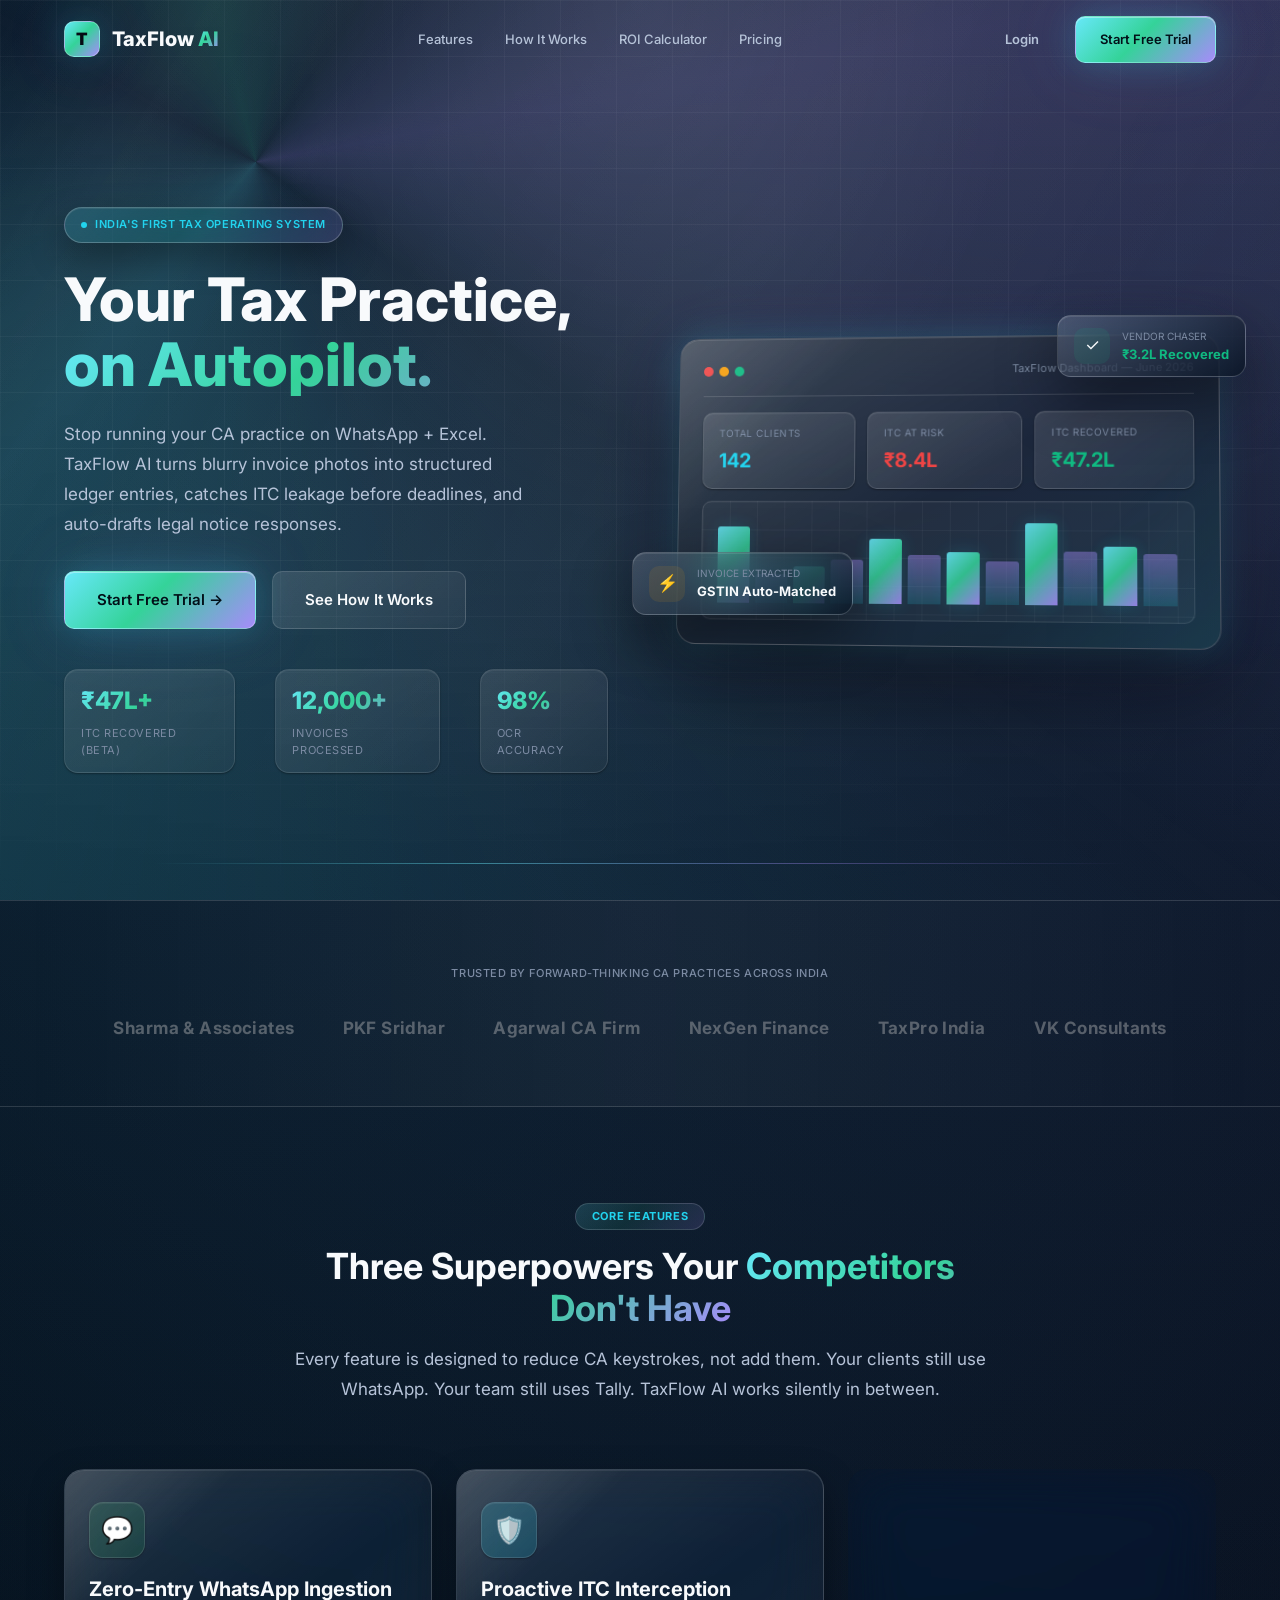
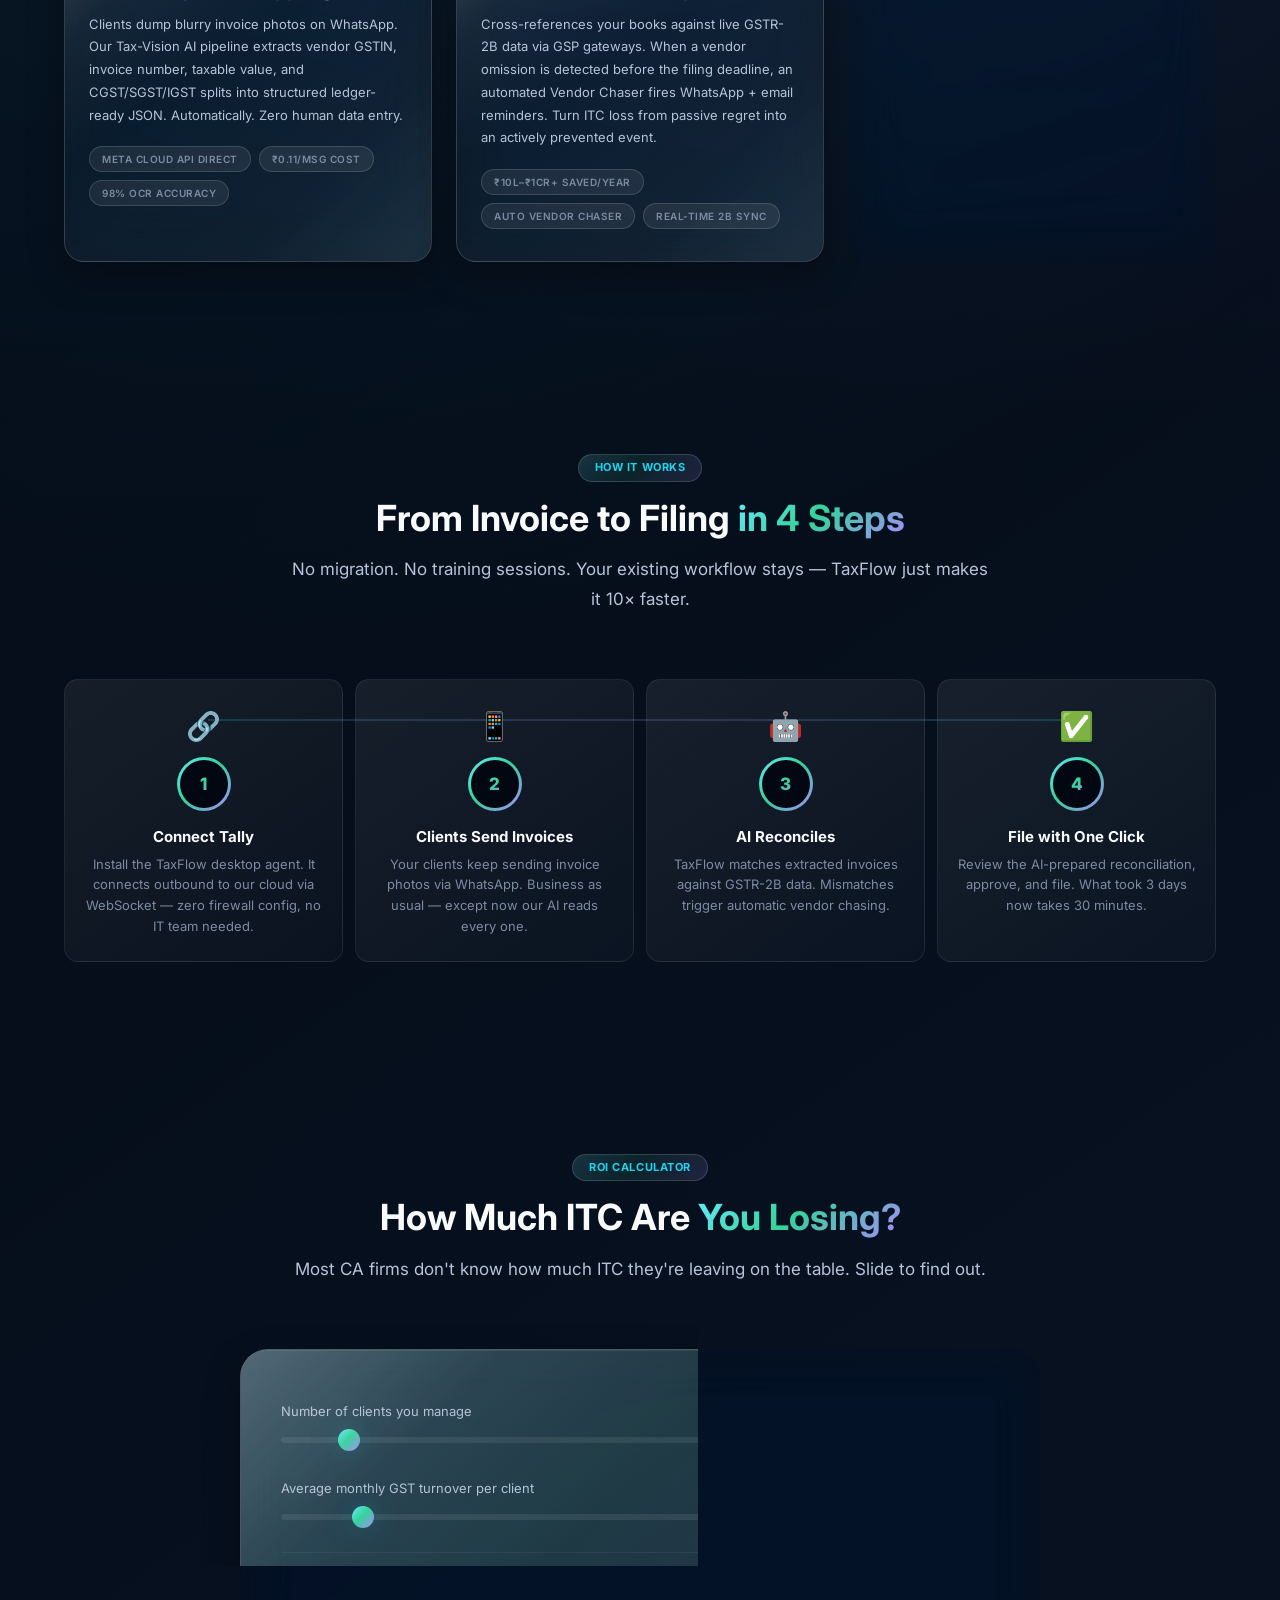
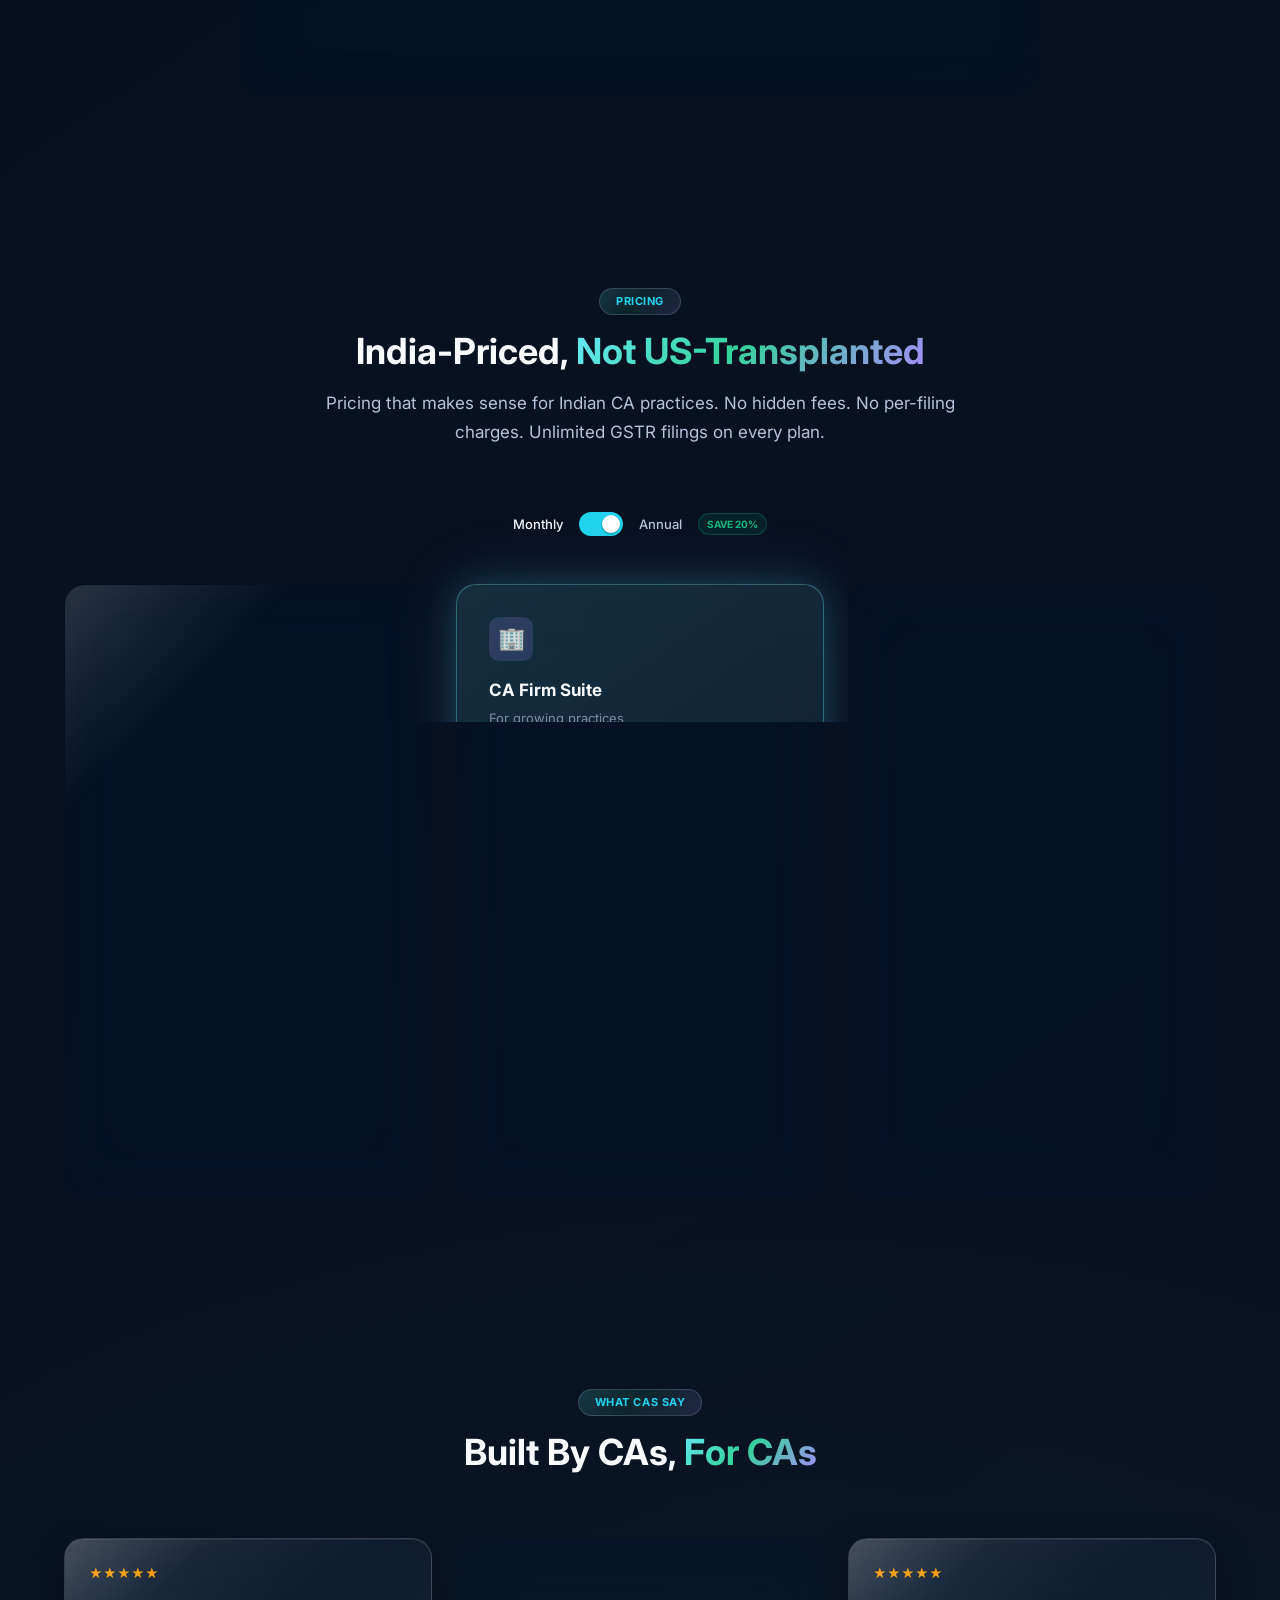
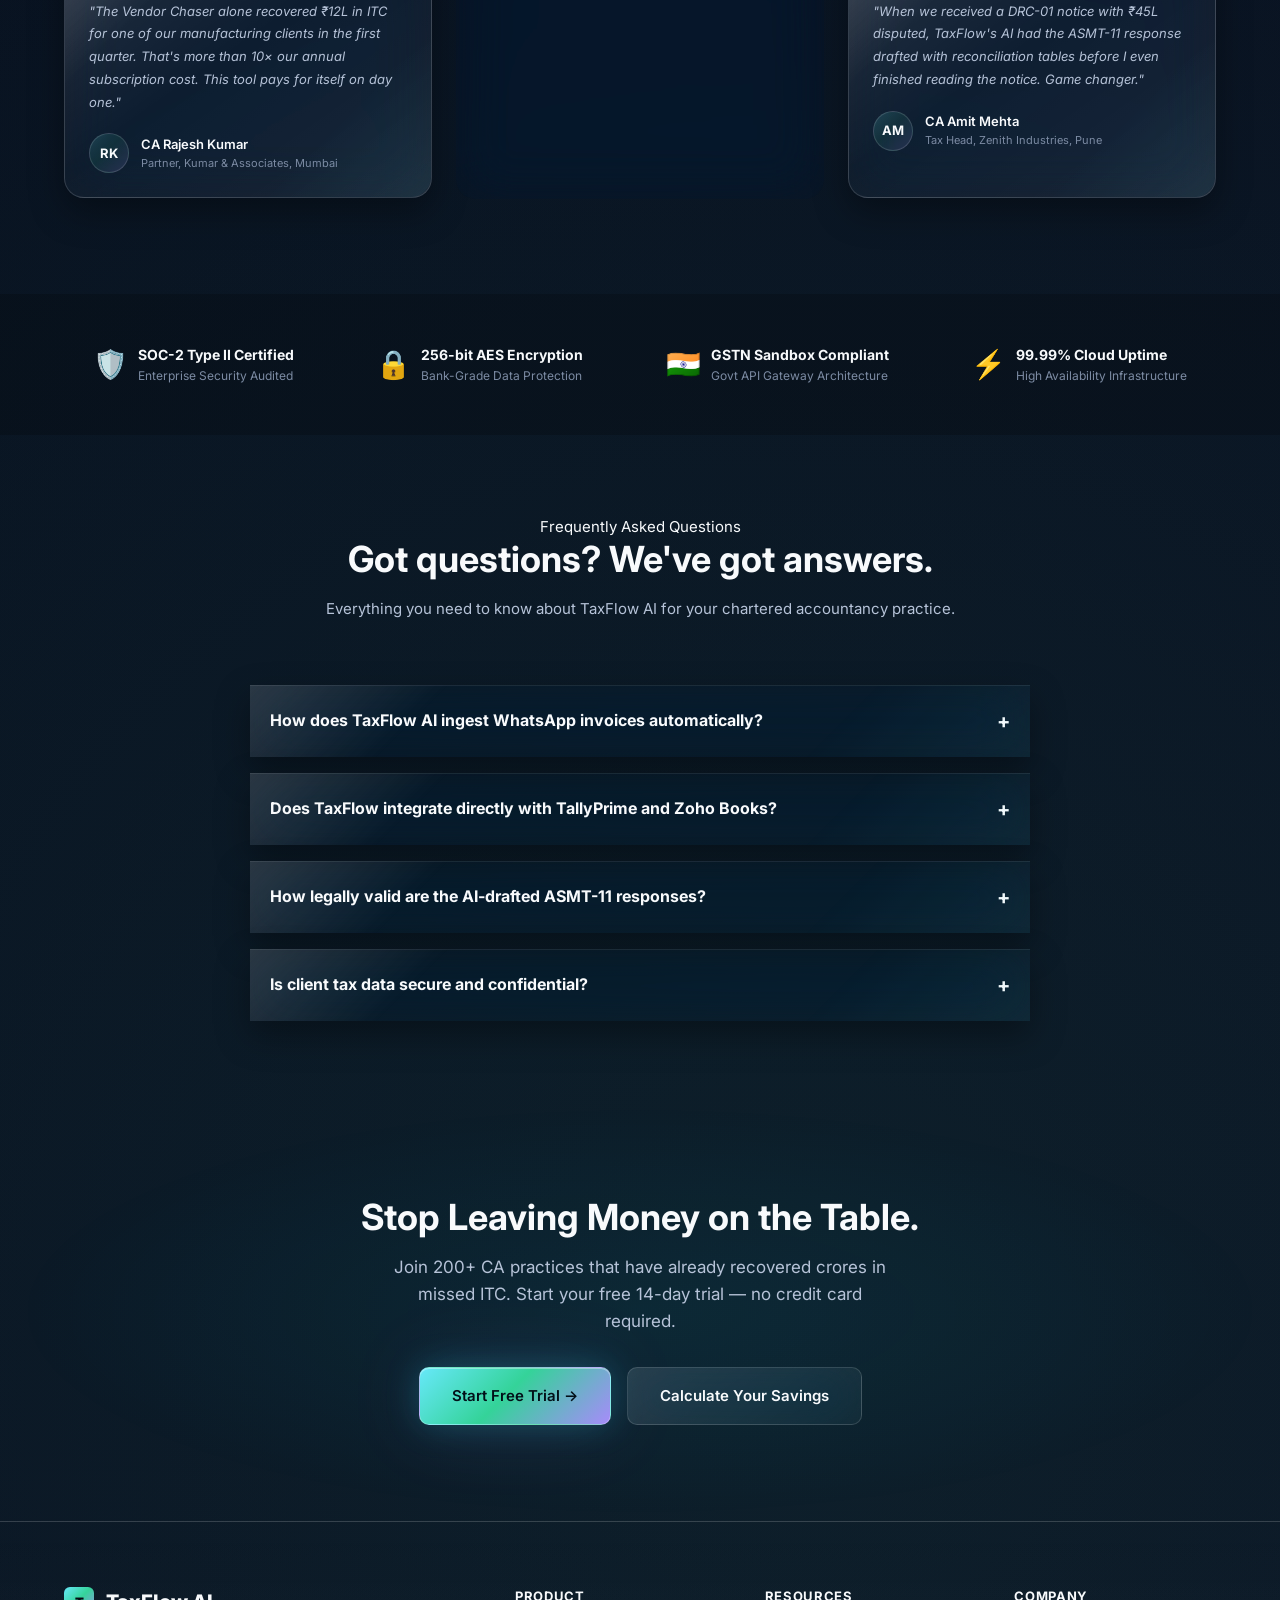
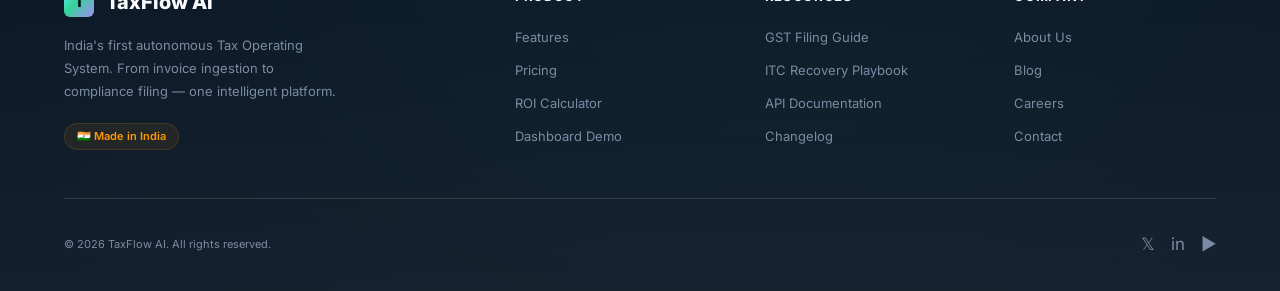
==== commit 54b6ac24: "frontend update" ====
--- a/index.html
+++ b/index.html
@@ -3,577 +3,11 @@
 <head>
   <meta charset="UTF-8">
   <meta name="viewport" content="width=device-width, initial-scale=1.0">
-  <title>TaxFlow AI — Your Tax Practice, on Autopilot</title>
-  <meta name="description" content="TaxFlow AI is India's first autonomous Tax Operating System. Zero-entry WhatsApp ingestion, proactive ITC interception, and AI-powered legal notice response — built for CAs, CA firms, and enterprise finance teams.">
-  <link rel="stylesheet" href="css/design-system.css">
-  <link rel="stylesheet" href="css/landing.css">
-  <link rel="icon" href="data:image/svg+xml,<svg xmlns='http://www.w3.org/2000/svg' viewBox='0 0 100 100'><rect rx='20' width='100' height='100' fill='url(%23g)'/><defs><linearGradient id='g' x1='0' y1='0' x2='1' y2='1'><stop stop-color='%2300d4ff'/><stop offset='1' stop-color='%237c3aed'/></linearGradient></defs><text x='50' y='68' font-size='50' font-weight='900' text-anchor='middle' fill='%23060a14'>T</text></svg>">
-  <script type="application/ld+json">
-  {
-    "@context": "https://schema.org",
-    "@type": "SoftwareApplication",
-    "name": "TaxFlow AI",
-    "applicationCategory": "BusinessApplication",
-    "operatingSystem": "Web, Cloud",
-    "description": "Autonomous Tax Operating System for Indian Chartered Accountants, automated ITC reconciliation, WhatsApp invoice ingestion, and AI legal notice drafting.",
-    "offers": {
-      "@type": "Offer",
-      "price": "4999",
-      "priceCurrency": "INR"
-    }
-  }
-  </script>
+  <title>TaxFlow AI</title>
+  <script src="js/design-system.js"></script>
+  <script src="js/landing-style.js"></script>
 </head>
 <body>
-  <!-- Background Effects -->
-  <div class="bg-orbs">
-    <div class="orb orb-1"></div>
-    <div class="orb orb-2"></div>
-    <div class="orb orb-3"></div>
-  </div>
-  <div class="bg-grid"></div>
-
-  <!-- ─── Navbar ─────────────────────── -->
-  <nav class="navbar" id="navbar">
-    <div class="container">
-      <a href="/" class="navbar-logo">
-        <div class="logo-icon">T</div>
-        <span>TaxFlow <span class="text-gradient">AI</span></span>
-      </a>
-      <div class="navbar-links" id="navLinks">
-        <a href="#features">Features</a>
-        <a href="#how-it-works">How It Works</a>
-        <a href="#calculator">ROI Calculator</a>
-        <a href="#pricing">Pricing</a>
-      </div>
-      <div class="navbar-actions">
-        <a href="login.html" class="btn btn-ghost">Login</a>
-        <a href="login.html" class="btn btn-primary">Start Free Trial</a>
-      </div>
-      <div class="navbar-mobile-toggle" id="mobileToggle" aria-label="Open menu">
-        <span></span><span></span><span></span>
-      </div>
-    </div>
-  </nav>
-
-  <!-- Mobile Menu -->
-  <div class="mobile-menu" id="mobileMenu">
-    <button class="mobile-menu-close" id="mobileMenuClose" aria-label="Close menu">✕</button>
-    <a href="#features" onclick="closeMobileMenu()">Features</a>
-    <a href="#how-it-works" onclick="closeMobileMenu()">How It Works</a>
-    <a href="#calculator" onclick="closeMobileMenu()">ROI Calculator</a>
-    <a href="#pricing" onclick="closeMobileMenu()">Pricing</a>
-    <a href="login.html" class="btn btn-primary btn-lg">Start Free Trial</a>
-  </div>
-
-  <!-- ─── Hero ───────────────────────── -->
-  <section class="hero" id="hero">
-    <div class="container">
-      <div class="hero-content">
-        <div class="hero-text">
-          <div class="hero-badge">
-            <span class="pulse"></span>
-            India's First Tax Operating System
-          </div>
-          <h1>
-            <span class="line">Your Tax Practice,</span>
-            <span class="line text-gradient">on Autopilot.</span>
-          </h1>
-          <p class="hero-subtitle">
-            Stop running your CA practice on WhatsApp + Excel. TaxFlow AI turns blurry invoice photos into structured ledger entries, catches ITC leakage before deadlines, and auto-drafts legal notice responses.
-          </p>
-          <div class="hero-actions">
-            <a href="login.html" class="btn btn-primary btn-lg">Start Free Trial →</a>
-            <a href="#features" class="btn btn-secondary btn-lg">See How It Works</a>
-          </div>
-          <div class="hero-stats">
-            <div class="hero-stat">
-              <div class="hero-stat-value" data-count="47">₹47L+</div>
-              <div class="hero-stat-label">ITC Recovered (Beta)</div>
-            </div>
-            <div class="hero-stat">
-              <div class="hero-stat-value" data-count="12000">12,000+</div>
-              <div class="hero-stat-label">Invoices Processed</div>
-            </div>
-            <div class="hero-stat">
-              <div class="hero-stat-value" data-count="98">98%</div>
-              <div class="hero-stat-label">OCR Accuracy</div>
-            </div>
-          </div>
-        </div>
-
-        <!-- Floating Dashboard Preview -->
-        <div class="hero-visual">
-          <div class="hero-dashboard">
-            <div class="hero-dashboard-header">
-              <div class="hero-dashboard-dots">
-                <span></span><span></span><span></span>
-              </div>
-              <span class="hero-dashboard-title">TaxFlow Dashboard — June 2026</span>
-            </div>
-            <div class="hero-dashboard-body">
-              <div class="hero-mini-card">
-                <div class="hero-mini-card-label">Total Clients</div>
-                <div class="hero-mini-card-value info">142</div>
-              </div>
-              <div class="hero-mini-card">
-                <div class="hero-mini-card-label">ITC at Risk</div>
-                <div class="hero-mini-card-value danger">₹8.4L</div>
-              </div>
-              <div class="hero-mini-card">
-                <div class="hero-mini-card-label">ITC Recovered</div>
-                <div class="hero-mini-card-value success">₹47.2L</div>
-              </div>
-              <div class="hero-mini-chart" id="heroChart"></div>
-            </div>
-          </div>
-          <!-- Floating cards -->
-          <div class="hero-float-card card-1">
-            <div class="hero-float-icon success-bg">✓</div>
-            <div>
-              <div class="hero-float-text-label">Vendor Chaser</div>
-              <div class="hero-float-text-value" style="color: var(--color-success)">₹3.2L Recovered</div>
-            </div>
-          </div>
-          <div class="hero-float-card card-2">
-            <div class="hero-float-icon warning-bg">⚡</div>
-            <div>
-              <div class="hero-float-text-label">Invoice Extracted</div>
-              <div class="hero-float-text-value">GSTIN Auto-Matched</div>
-            </div>
-          </div>
-        </div>
-      </div>
-    </div>
-  </section>
-
-  <!-- ─── Trust Bar ──────────────────── -->
-  <section class="trust-bar reveal" id="trust-bar">
-    <div class="container">
-      <p class="trust-bar-label">Trusted by forward-thinking CA practices across India</p>
-      <div class="trust-logos">
-        <span class="trust-logo">Sharma & Associates</span>
-        <span class="trust-logo">PKF Sridhar</span>
-        <span class="trust-logo">Agarwal CA Firm</span>
-        <span class="trust-logo">NexGen Finance</span>
-        <span class="trust-logo">TaxPro India</span>
-        <span class="trust-logo">VK Consultants</span>
-      </div>
-    </div>
-  </section>
-
-  <!-- ─── Features (3 USPs) ──────────── -->
-  <section class="section" id="features">
-    <div class="container">
-      <div class="section-header reveal">
-        <span class="section-overline">Core Features</span>
-        <h2 class="section-title">Three Superpowers Your <span class="text-gradient">Competitors Don't Have</span></h2>
-        <p class="section-subtitle">Every feature is designed to reduce CA keystrokes, not add them. Your clients still use WhatsApp. Your team still uses Tally. TaxFlow AI works silently in between.</p>
-      </div>
-      <div class="features-grid">
-        <!-- Feature 1: WhatsApp Ingestion -->
-        <div class="feature-card reveal delay-1">
-          <div class="feature-icon whatsapp">💬</div>
-          <h3>Zero-Entry WhatsApp Ingestion</h3>
-          <p>Clients dump blurry invoice photos on WhatsApp. Our Tax-Vision AI pipeline extracts vendor GSTIN, invoice number, taxable value, and CGST/SGST/IGST splits into structured ledger-ready JSON. Automatically. Zero human data entry.</p>
-          <div style="display: flex; gap: var(--sp-2); flex-wrap: wrap;">
-            <span class="feature-tag">Meta Cloud API Direct</span>
-            <span class="feature-tag">₹0.11/msg Cost</span>
-            <span class="feature-tag">98% OCR Accuracy</span>
-          </div>
-        </div>
-        <!-- Feature 2: ITC Interception -->
-        <div class="feature-card reveal delay-2">
-          <div class="feature-icon itc">🛡️</div>
-          <h3>Proactive ITC Interception</h3>
-          <p>Cross-references your books against live GSTR-2B data via GSP gateways. When a vendor omission is detected before the filing deadline, an automated Vendor Chaser fires WhatsApp + email reminders. Turn ITC loss from passive regret into an actively prevented event.</p>
-          <div style="display: flex; gap: var(--sp-2); flex-wrap: wrap;">
-            <span class="feature-tag">₹10L–₹1Cr+ Saved/Year</span>
-            <span class="feature-tag">Auto Vendor Chaser</span>
-            <span class="feature-tag">Real-time 2B Sync</span>
-          </div>
-        </div>
-        <!-- Feature 3: Legal Notice AI -->
-        <div class="feature-card reveal delay-3">
-          <div class="feature-icon legal">⚖️</div>
-          <h3>AI Legal Notice Command Center</h3>
-          <p>GST notices (ASMT-10, DRC-01) cause panic. Our AI extracts disputed amounts, cited sections, and deadlines — then auto-builds a ready-to-file ASMT-11 response with factual reconciliation tables. No CA starts from a blank page under pressure.</p>
-          <div style="display: flex; gap: var(--sp-2); flex-wrap: wrap;">
-            <span class="feature-tag">Auto ASMT-11 Draft</span>
-            <span class="feature-tag">Deadline Tracking</span>
-            <span class="feature-tag">Section Mapping</span>
-          </div>
-        </div>
-      </div>
-    </div>
-  </section>
-
-  <!-- ─── How It Works ───────────────── -->
-  <section class="section" id="how-it-works">
-    <div class="container">
-      <div class="section-header reveal">
-        <span class="section-overline">How It Works</span>
-        <h2 class="section-title">From Invoice to Filing <span class="text-gradient">in 4 Steps</span></h2>
-        <p class="section-subtitle">No migration. No training sessions. Your existing workflow stays — TaxFlow just makes it 10× faster.</p>
-      </div>
-      <div class="steps-flow">
-        <div class="step-card reveal delay-1">
-          <div class="step-icon">🔗</div>
-          <div class="step-number"><span>1</span></div>
-          <h4>Connect Tally</h4>
-          <p>Install the TaxFlow desktop agent. It connects outbound to our cloud via WebSocket — zero firewall config, no IT team needed.</p>
-        </div>
-        <div class="step-card reveal delay-2">
-          <div class="step-icon">📱</div>
-          <div class="step-number"><span>2</span></div>
-          <h4>Clients Send Invoices</h4>
-          <p>Your clients keep sending invoice photos via WhatsApp. Business as usual — except now our AI reads every one.</p>
-        </div>
-        <div class="step-card reveal delay-3">
-          <div class="step-icon">🤖</div>
-          <div class="step-number"><span>3</span></div>
-          <h4>AI Reconciles</h4>
-          <p>TaxFlow matches extracted invoices against GSTR-2B data. Mismatches trigger automatic vendor chasing.</p>
-        </div>
-        <div class="step-card reveal delay-4">
-          <div class="step-icon">✅</div>
-          <div class="step-number"><span>4</span></div>
-          <h4>File with One Click</h4>
-          <p>Review the AI-prepared reconciliation, approve, and file. What took 3 days now takes 30 minutes.</p>
-        </div>
-      </div>
-    </div>
-  </section>
-
-  <!-- ─── ITC Calculator ────────────── -->
-  <section class="section" id="calculator">
-    <div class="container">
-      <div class="section-header reveal">
-        <span class="section-overline">ROI Calculator</span>
-        <h2 class="section-title">How Much ITC Are <span class="text-gradient">You Losing?</span></h2>
-        <p class="section-subtitle">Most CA firms don't know how much ITC they're leaving on the table. Slide to find out.</p>
-      </div>
-      <div class="calculator-section reveal">
-        <div class="calculator-body">
-          <div class="calculator-slider-group">
-            <div class="calculator-slider-label">
-              <span>Number of clients you manage</span>
-              <span class="calculator-slider-value" id="clientCount">50</span>
-            </div>
-            <input type="range" class="calculator-slider" id="clientSlider" min="10" max="500" value="50" step="10">
-          </div>
-          <div class="calculator-slider-group">
-            <div class="calculator-slider-label">
-              <span>Average monthly GST turnover per client</span>
-              <span class="calculator-slider-value" id="turnoverValue">₹25L</span>
-            </div>
-            <input type="range" class="calculator-slider" id="turnoverSlider" min="5" max="200" value="25" step="5">
-          </div>
-          <div class="calculator-result">
-            <div class="calculator-result-item">
-              <div class="calculator-result-value highlight" id="calcItcAtRisk">₹6.25L</div>
-              <div class="calculator-result-label">Annual ITC at Risk</div>
-            </div>
-            <div class="calculator-result-item">
-              <div class="calculator-result-value highlight" id="calcRecoverable">₹5.31L</div>
-              <div class="calculator-result-label">Recoverable with TaxFlow</div>
-            </div>
-            <div class="calculator-result-item">
-              <div class="calculator-result-value highlight" id="calcRoi">29×</div>
-              <div class="calculator-result-label">ROI on Subscription</div>
-            </div>
-          </div>
-        </div>
-      </div>
-    </div>
-  </section>
-
-  <!-- ─── Pricing ────────────────────── -->
-  <section class="section" id="pricing">
-    <div class="container">
-      <div class="section-header reveal">
-        <span class="section-overline">Pricing</span>
-        <h2 class="section-title">India-Priced, <span class="text-gradient">Not US-Transplanted</span></h2>
-        <p class="section-subtitle">Pricing that makes sense for Indian CA practices. No hidden fees. No per-filing charges. Unlimited GSTR filings on every plan.</p>
-      </div>
-      <div class="pricing-toggle reveal">
-        <span class="pricing-toggle-label active" id="monthlyLabel">Monthly</span>
-        <div class="toggle active" id="pricingToggle"></div>
-        <span class="pricing-toggle-label" id="annualLabel">Annual</span>
-        <span class="pricing-save-badge">Save 20%</span>
-      </div>
-      <div class="pricing-grid">
-        <!-- Solo CA -->
-        <div class="pricing-card reveal delay-1">
-          <div class="pricing-card-header">
-            <div class="pricing-tier-icon" style="background: var(--accent-cyan-dim);">👤</div>
-            <div class="pricing-tier-name">Solo CA</div>
-            <div class="pricing-tier-desc">For individual practitioners</div>
-          </div>
-          <div class="pricing-price">
-            <span class="pricing-currency">₹</span>
-            <span class="pricing-amount" data-monthly="1499" data-annual="1199">1,499</span>
-            <span class="pricing-period">/month</span>
-          </div>
-          <div class="pricing-features">
-            <div class="pricing-feature"><span class="check">✓</span> 1 user seat</div>
-            <div class="pricing-feature"><span class="check">✓</span> 500 AI extractions/month</div>
-            <div class="pricing-feature"><span class="check">✓</span> Tally desktop agent</div>
-            <div class="pricing-feature"><span class="check">✓</span> WhatsApp ingestion link</div>
-            <div class="pricing-feature"><span class="check">✓</span> Basic ITC reconciliation</div>
-            <div class="pricing-feature"><span class="check">✓</span> Email support</div>
-          </div>
-          <a href="login.html" class="btn btn-secondary w-full">Start Free Trial</a>
-        </div>
-        <!-- CA Firm (Popular) -->
-        <div class="pricing-card popular reveal delay-2">
-          <div class="pricing-popular-tag">Most Popular</div>
-          <div class="pricing-card-header">
-            <div class="pricing-tier-icon" style="background: var(--accent-violet-dim);">🏢</div>
-            <div class="pricing-tier-name">CA Firm Suite</div>
-            <div class="pricing-tier-desc">For growing practices</div>
-          </div>
-          <div class="pricing-price">
-            <span class="pricing-currency">₹</span>
-            <span class="pricing-amount" data-monthly="4999" data-annual="3999">4,999</span>
-            <span class="pricing-period">/month + ₹750/seat</span>
-          </div>
-          <div class="pricing-features">
-            <div class="pricing-feature"><span class="check">✓</span> 5 seats included (+₹750/extra)</div>
-            <div class="pricing-feature"><span class="check">✓</span> 2,000 AI extractions/month</div>
-            <div class="pricing-feature"><span class="check">✓</span> Multi-Tally routing</div>
-            <div class="pricing-feature"><span class="check">✓</span> Vendor Chaser (auto)</div>
-            <div class="pricing-feature"><span class="check">✓</span> Team dashboards & RBAC</div>
-            <div class="pricing-feature"><span class="check">✓</span> Compliance audit logs</div>
-            <div class="pricing-feature"><span class="check">✓</span> Priority support</div>
-          </div>
-          <a href="login.html" class="btn btn-primary w-full">Start Free Trial</a>
-        </div>
-        <!-- Enterprise -->
-        <div class="pricing-card reveal delay-3">
-          <div class="pricing-card-header">
-            <div class="pricing-tier-icon" style="background: rgba(245,158,11,0.12);">🏛️</div>
-            <div class="pricing-tier-name">Enterprise</div>
-            <div class="pricing-tier-desc">For large organizations</div>
-          </div>
-          <div class="pricing-price">
-            <span class="pricing-currency">₹</span>
-            <span class="pricing-amount">25,000+</span>
-            <span class="pricing-period">/month custom</span>
-          </div>
-          <div class="pricing-features">
-            <div class="pricing-feature"><span class="check">✓</span> Unlimited seats</div>
-            <div class="pricing-feature"><span class="check">✓</span> Unlimited AI extractions</div>
-            <div class="pricing-feature"><span class="check">✓</span> ERP sync (SAP/Oracle/Zoho)</div>
-            <div class="pricing-feature"><span class="check">✓</span> Full Vendor Chaser suite</div>
-            <div class="pricing-feature"><span class="check">✓</span> AI Legal Notice responder</div>
-            <div class="pricing-feature"><span class="check">✓</span> Custom compliance rules</div>
-            <div class="pricing-feature"><span class="check">✓</span> Dedicated account manager</div>
-            <div class="pricing-feature"><span class="check">✓</span> SLA guarantee</div>
-          </div>
-          <a href="#" class="btn btn-secondary w-full" onclick="alert('Sales team will contact you within 24 hours!')">Contact Sales</a>
-        </div>
-      </div>
-    </div>
-  </section>
-
-  <!-- ─── Testimonials ───────────────── -->
-  <section class="section" id="testimonials">
-    <div class="container">
-      <div class="section-header reveal">
-        <span class="section-overline">What CAs Say</span>
-        <h2 class="section-title">Built By CAs, <span class="text-gradient">For CAs</span></h2>
-      </div>
-      <div class="testimonials-grid">
-        <div class="testimonial-card reveal delay-1">
-          <div class="testimonial-stars">★★★★★</div>
-          <p class="testimonial-text">"The Vendor Chaser alone recovered ₹12L in ITC for one of our manufacturing clients in the first quarter. That's more than 10× our annual subscription cost. This tool pays for itself on day one."</p>
-          <div class="testimonial-author">
-            <div class="testimonial-avatar">RK</div>
-            <div>
-              <div class="testimonial-name">CA Rajesh Kumar</div>
-              <div class="testimonial-role">Partner, Kumar & Associates, Mumbai</div>
-            </div>
-          </div>
-        </div>
-        <div class="testimonial-card reveal delay-2">
-          <div class="testimonial-stars">★★★★★</div>
-          <p class="testimonial-text">"My articled clerks used to spend 4 hours per client just entering WhatsApp invoices into Tally. Now TaxFlow does it in seconds. We've tripled our client capacity without hiring."</p>
-          <div class="testimonial-author">
-            <div class="testimonial-avatar">PS</div>
-            <div>
-              <div class="testimonial-name">CA Priya Sharma</div>
-              <div class="testimonial-role">Solo Practitioner, Delhi</div>
-            </div>
-          </div>
-        </div>
-        <div class="testimonial-card reveal delay-3">
-          <div class="testimonial-stars">★★★★★</div>
-          <p class="testimonial-text">"When we received a DRC-01 notice with ₹45L disputed, TaxFlow's AI had the ASMT-11 response drafted with reconciliation tables before I even finished reading the notice. Game changer."</p>
-          <div class="testimonial-author">
-            <div class="testimonial-avatar">AM</div>
-            <div>
-              <div class="testimonial-name">CA Amit Mehta</div>
-              <div class="testimonial-role">Tax Head, Zenith Industries, Pune</div>
-            </div>
-          </div>
-        </div>
-      </div>
-    </div>
-  </section>
-
-  <!-- ─── Trust & Security Badges ────────── -->
-  <section style="padding: var(--sp-12) 0; border-top: 1px solid var(--border-color); border-bottom: 1px solid var(--border-color); background: rgba(0,0,0,0.2);">
-    <div class="container">
-      <div style="display: flex; flex-wrap: wrap; justify-content: space-around; align-items: center; gap: var(--sp-6); text-align: center;">
-        <div style="display: flex; align-items: center; gap: 10px;">
-          <span style="font-size: 28px;">🛡️</span>
-          <div style="text-align: left;">
-            <div style="font-weight: 700; font-size: 14px;">SOC-2 Type II Certified</div>
-            <div style="font-size: 12px; color: var(--text-muted);">Enterprise Security Audited</div>
-          </div>
-        </div>
-        <div style="display: flex; align-items: center; gap: 10px;">
-          <span style="font-size: 28px;">🔒</span>
-          <div style="text-align: left;">
-            <div style="font-weight: 700; font-size: 14px;">256-bit AES Encryption</div>
-            <div style="font-size: 12px; color: var(--text-muted);">Bank-Grade Data Protection</div>
-          </div>
-        </div>
-        <div style="display: flex; align-items: center; gap: 10px;">
-          <span style="font-size: 28px;">🇮🇳</span>
-          <div style="text-align: left;">
-            <div style="font-weight: 700; font-size: 14px;">GSTN Sandbox Compliant</div>
-            <div style="font-size: 12px; color: var(--text-muted);">Govt API Gateway Architecture</div>
-          </div>
-        </div>
-        <div style="display: flex; align-items: center; gap: 10px;">
-          <span style="font-size: 28px;">⚡</span>
-          <div style="text-align: left;">
-            <div style="font-weight: 700; font-size: 14px;">99.99% Cloud Uptime</div>
-            <div style="font-size: 12px; color: var(--text-muted);">High Availability Infrastructure</div>
-          </div>
-        </div>
-      </div>
-    </div>
-  </section>
-
-  <!-- ─── FAQ Section ──────────────────── -->
-  <section class="faq-section" style="padding: var(--sp-20) 0;" id="faq">
-    <div class="container">
-      <div class="section-header text-center reveal">
-        <span class="section-badge">Frequently Asked Questions</span>
-        <h2 class="section-title">Got questions? We've got answers.</h2>
-        <p class="section-desc">Everything you need to know about TaxFlow AI for your chartered accountancy practice.</p>
-      </div>
-
-      <div style="max-width: 780px; margin: 0 auto; display: flex; flex-direction: column; gap: var(--sp-4);" class="reveal">
-        <details class="panel" style="cursor: pointer; padding: var(--sp-5);">
-          <summary style="font-weight: 700; font-size: 16px; outline: none; list-style: none; display: flex; justify-content: space-between; align-items: center;">
-            How does TaxFlow AI ingest WhatsApp invoices automatically?
-            <span style="color: var(--color-primary); font-size: 20px;">+</span>
-          </summary>
-          <p style="font-size: 14px; color: var(--text-secondary); margin-top: var(--sp-3); line-height: 1.6;">
-            We provide your CA firm with a dedicated WhatsApp Business Cloud API number. Your clients or their accountants simply click a photo or forward invoice PDFs. Our AI Vision engine immediately extracts the GSTIN, invoice number, dates, line items, and tax amounts, mapping it directly into your purchase ledger.
-          </p>
-        </details>
-
-        <details class="panel" style="cursor: pointer; padding: var(--sp-5);">
-          <summary style="font-weight: 700; font-size: 16px; outline: none; list-style: none; display: flex; justify-content: space-between; align-items: center;">
-            Does TaxFlow integrate directly with TallyPrime and Zoho Books?
-            <span style="color: var(--color-primary); font-size: 20px;">+</span>
-          </summary>
-          <p style="font-size: 14px; color: var(--text-secondary); margin-top: var(--sp-3); line-height: 1.6;">
-            Yes! TaxFlow features an automated bi-directional WebSocket bridge that syncs extracted purchase invoices directly into your local TallyPrime XML port (9000) or Zoho Books via REST APIs with zero manual data entry.
-          </p>
-        </details>
-
-        <details class="panel" style="cursor: pointer; padding: var(--sp-5);">
-          <summary style="font-weight: 700; font-size: 16px; outline: none; list-style: none; display: flex; justify-content: space-between; align-items: center;">
-            How legally valid are the AI-drafted ASMT-11 responses?
-            <span style="color: var(--color-primary); font-size: 20px;">+</span>
-          </summary>
-          <p style="font-size: 14px; color: var(--text-secondary); margin-top: var(--sp-3); line-height: 1.6;">
-            The legal engine is tuned on statutory GST jurisprudence, citing Section 16(2), Section 75(4) personal hearing rights, and landmark High Court precedents (like D.Y. Beathel Enterprises). Every draft is prepared for CA review and includes auto-generated reconciliation tables in Annexure-A before final submission.
-          </p>
-        </details>
-
-        <details class="panel" style="cursor: pointer; padding: var(--sp-5);">
-          <summary style="font-weight: 700; font-size: 16px; outline: none; list-style: none; display: flex; justify-content: space-between; align-items: center;">
-            Is client tax data secure and confidential?
-            <span style="color: var(--color-primary); font-size: 20px;">+</span>
-          </summary>
-          <p style="font-size: 14px; color: var(--text-secondary); margin-top: var(--sp-3); line-height: 1.6;">
-            Completely. All data in transit is encrypted using 256-bit TLS 1.3, and resting data resides in isolated PostgreSQL schemas per firm. We never train public AI models on your clients' proprietary financial records.
-          </p>
-        </details>
-      </div>
-    </div>
-  </section>
-
-  <!-- ─── Final CTA ──────────────────── -->
-  <section class="cta-section">
-    <div class="container reveal">
-      <h2>Stop Leaving Money on the Table.</h2>
-      <p>Join 200+ CA practices that have already recovered crores in missed ITC. Start your free 14-day trial — no credit card required.</p>
-      <div class="cta-actions">
-        <a href="login.html" class="btn btn-primary btn-lg">Start Free Trial →</a>
-        <a href="#calculator" class="btn btn-secondary btn-lg">Calculate Your Savings</a>
-      </div>
-    </div>
-  </section>
-
-  <!-- ─── Footer ─────────────────────── -->
-  <footer class="footer">
-    <div class="container">
-      <div class="footer-grid">
-        <div class="footer-brand">
-          <div class="footer-brand-logo">
-            <div class="logo-icon" style="width:30px;height:30px;background:var(--gradient-accent);border-radius:var(--radius-sm);display:flex;align-items:center;justify-content:center;font-size:var(--text-sm);color:var(--text-inverse);font-weight:900;">T</div>
-            TaxFlow AI
-          </div>
-          <p class="footer-brand-desc">India's first autonomous Tax Operating System. From invoice ingestion to compliance filing — one intelligent platform.</p>
-          <span class="footer-india">🇮🇳 Made in India</span>
-        </div>
-        <div>
-          <div class="footer-col-title">Product</div>
-          <div class="footer-links">
-            <a href="#features">Features</a>
-            <a href="#pricing">Pricing</a>
-            <a href="#calculator">ROI Calculator</a>
-            <a href="dashboard.html">Dashboard Demo</a>
-          </div>
-        </div>
-        <div>
-          <div class="footer-col-title">Resources</div>
-          <div class="footer-links">
-            <a href="#">GST Filing Guide</a>
-            <a href="#">ITC Recovery Playbook</a>
-            <a href="#">API Documentation</a>
-            <a href="#">Changelog</a>
-          </div>
-        </div>
-        <div>
-          <div class="footer-col-title">Company</div>
-          <div class="footer-links">
-            <a href="#">About Us</a>
-            <a href="#">Blog</a>
-            <a href="#">Careers</a>
-            <a href="#">Contact</a>
-          </div>
-        </div>
-      </div>
-      <div class="footer-bottom">
-        <span>© 2026 TaxFlow AI. All rights reserved.</span>
-        <div class="footer-socials">
-          <a href="#" aria-label="Twitter">𝕏</a>
-          <a href="#" aria-label="LinkedIn">in</a>
-          <a href="#" aria-label="YouTube">▶</a>
-        </div>
-      </div>
-    </div>
-  </footer>
-
-  <script src="js/landing.js"></script>
+  <script src="js/render-landing.js"></script>
 </body>
 </html>
